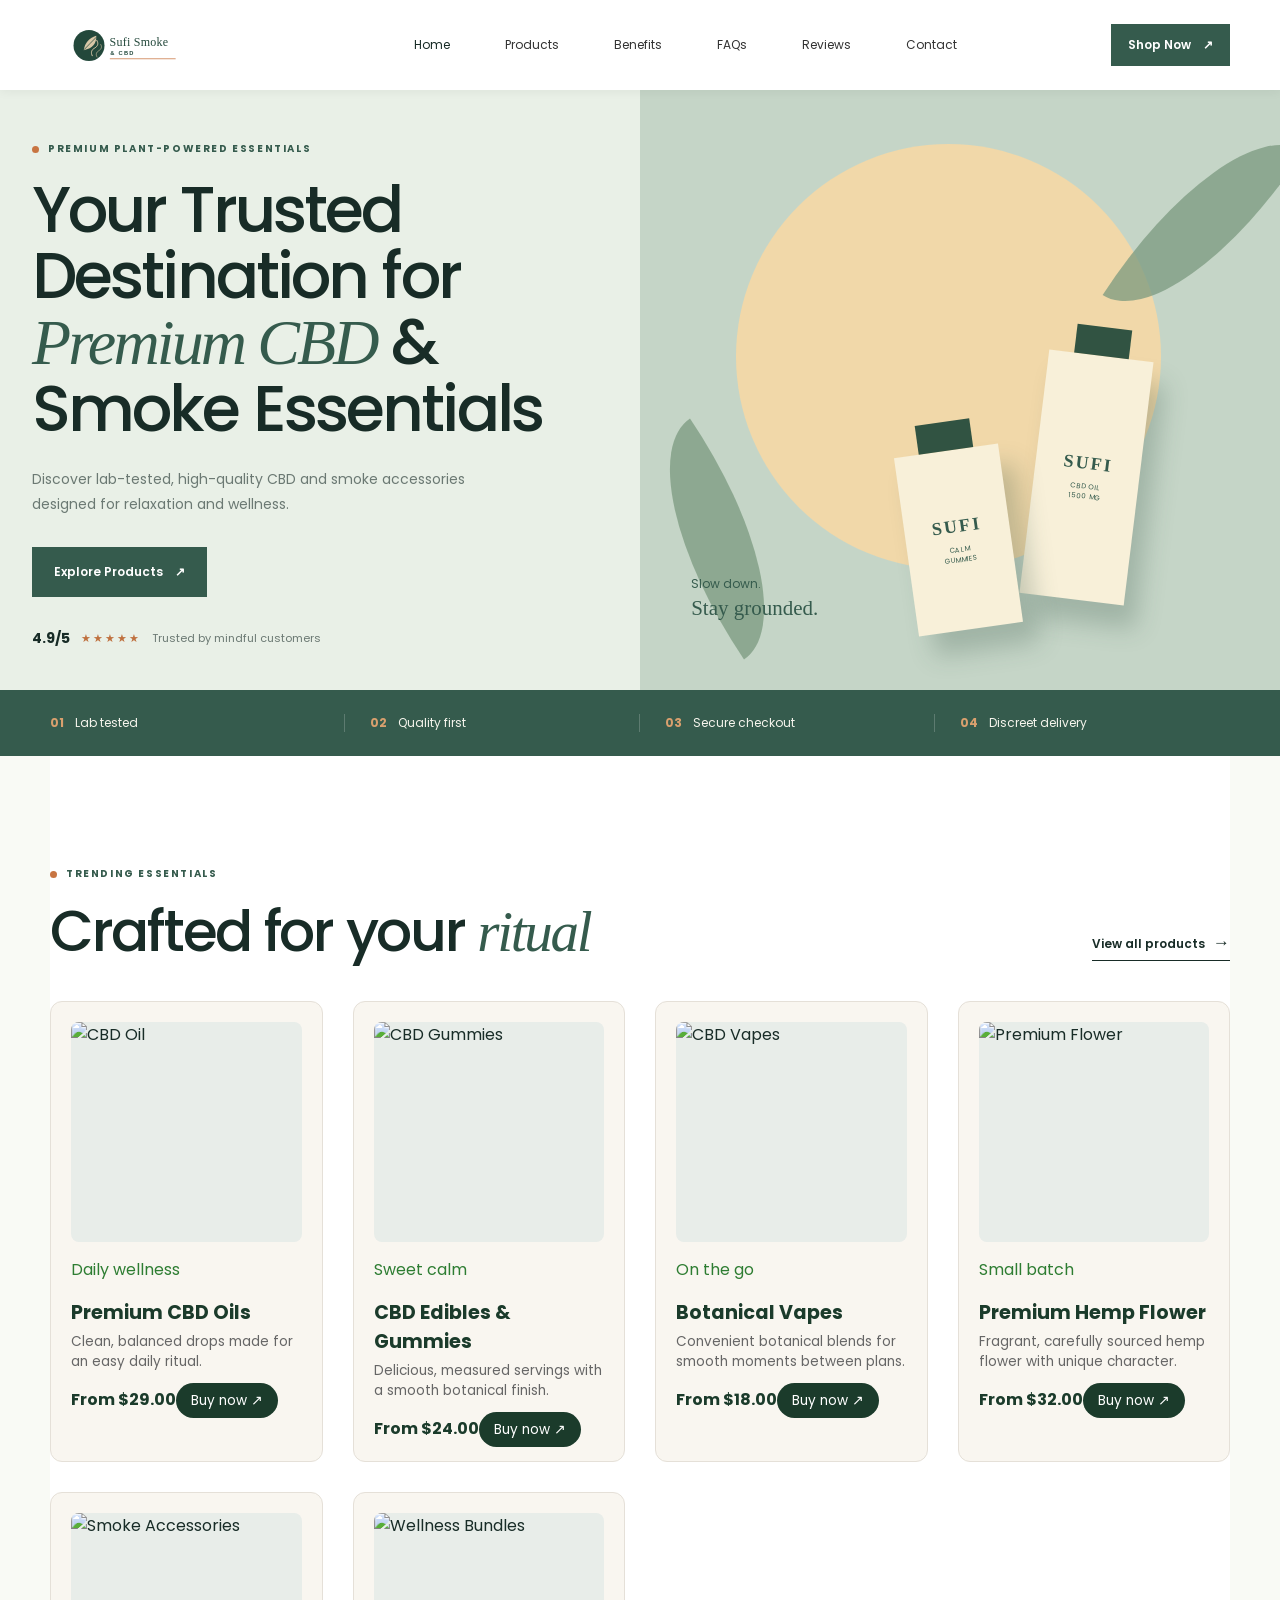
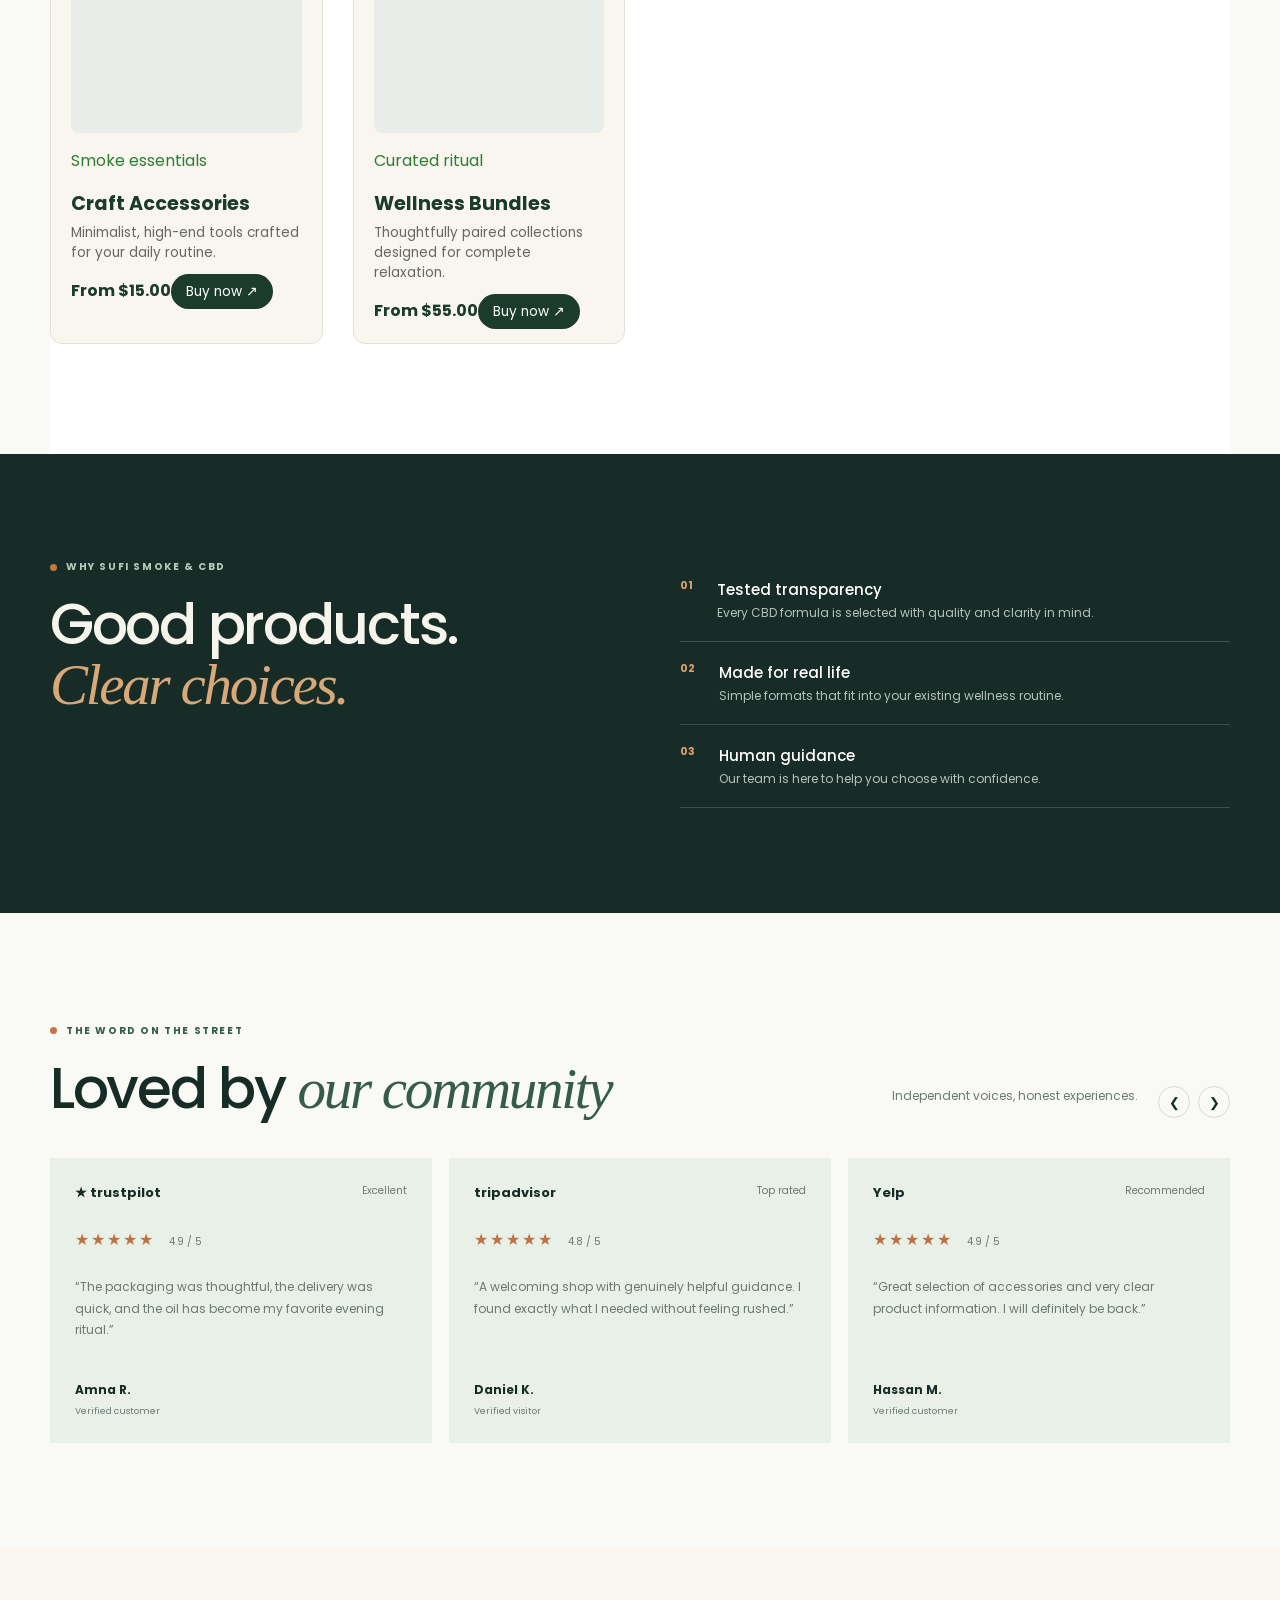
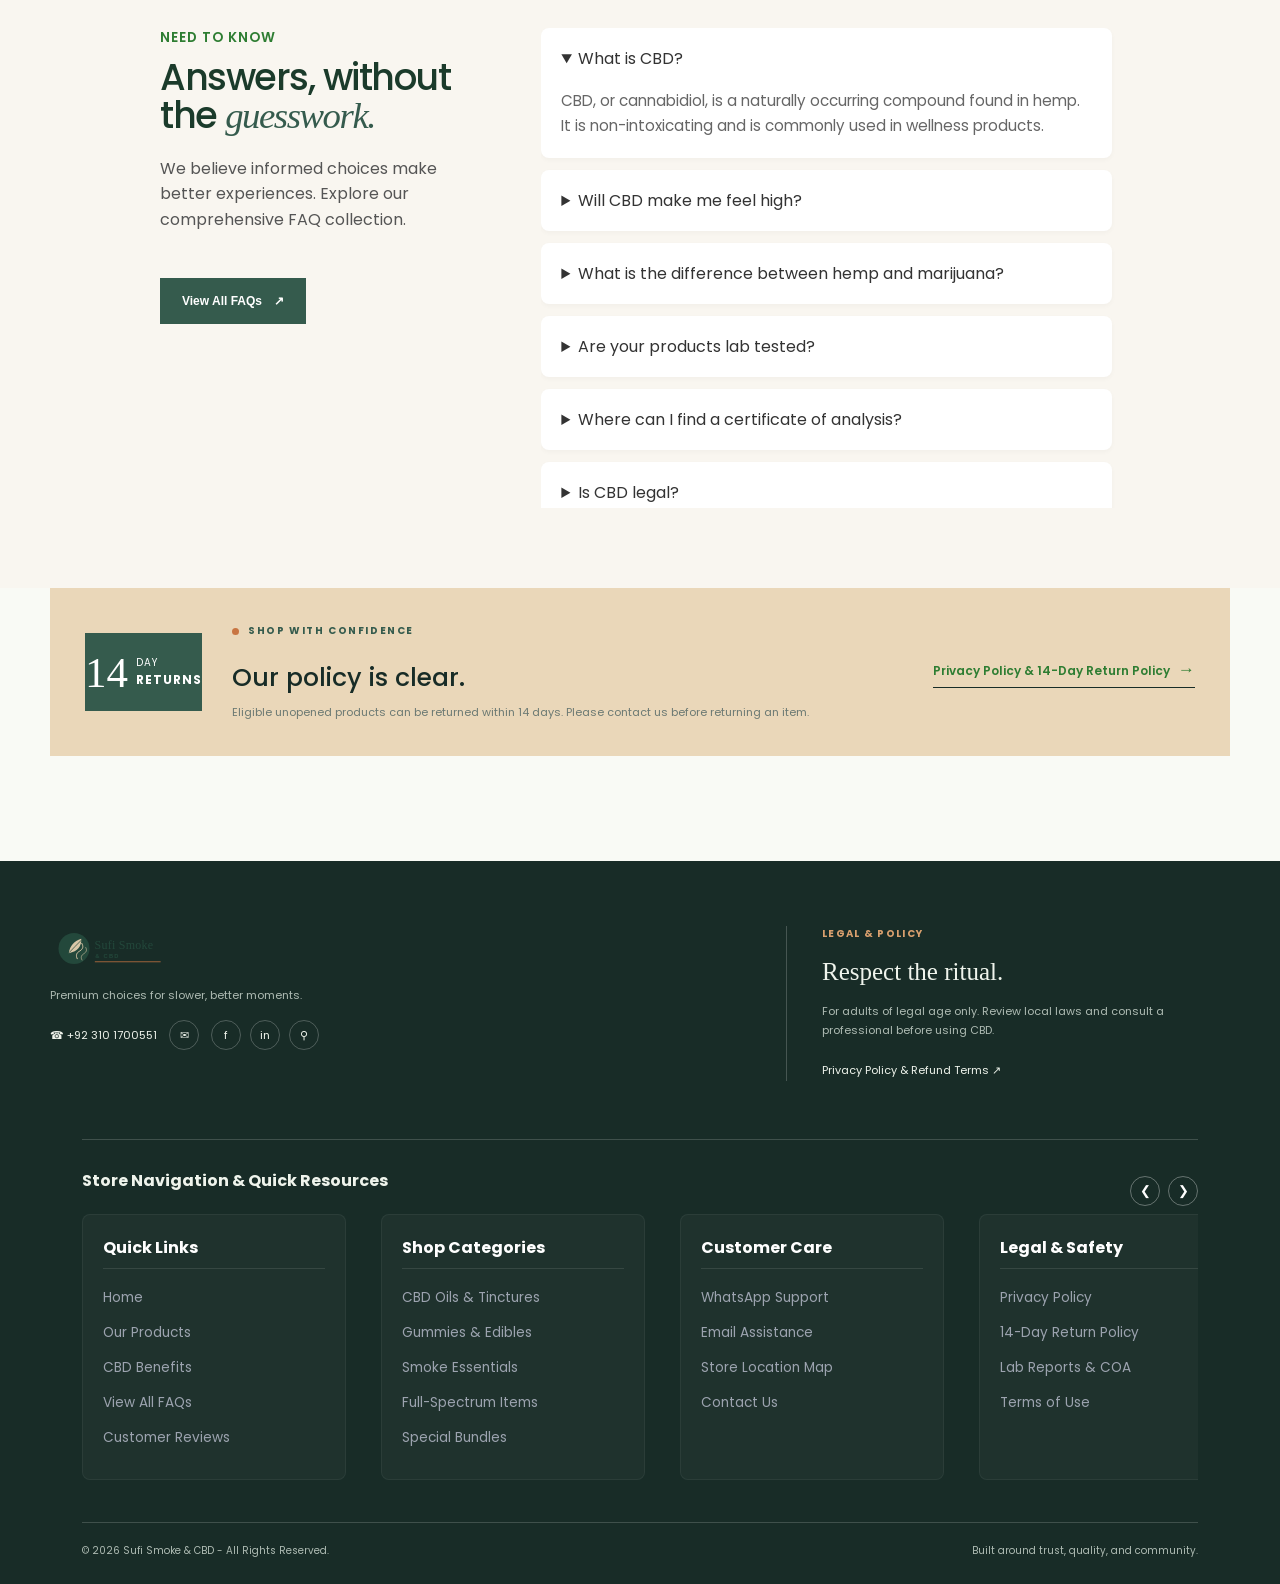
==== index1.html @ e7164280 "Add files via upload" ====
<!doctype html>
<html lang="en">
<head>
  <meta charset="UTF-8">
  <meta name="viewport" content="width=device-width, initial-scale=1.0">
  <meta name="description" content="Sufi Smoke & CBD offers premium, lab-tested CBD and smoke essentials.">
  <title>Sufi Smoke &amp; CBD | Premium CBD &amp; Smoke Essentials</title>
  <link rel="preconnect" href="https://fonts.googleapis.com">
  <link rel="preconnect" href="https://fonts.gstatic.com" crossorigin>
  <link href="https://fonts.googleapis.com/css2?family=Poppins:wght@400;500;600;700&display=swap" rel="stylesheet">
  <link rel="stylesheet" href="https://cdnjs.cloudflare.com/ajax/libs/font-awesome/6.4.0/css/all.min.css">
  <link rel="stylesheet" href="style.css">
</head>
<body>
  <header class="site-header"><div class="navbar container">
    <div class="logo-container">
      <a class="brand" href="#home" aria-label="Sufi Smoke and CBD home">
        <img src="logo.svg" alt="Sufi Smoke &amp; CBD Logo" class="site-logo">
      </a>
    </div>
    <button class="menu-toggle" type="button" aria-expanded="false" aria-controls="primary-menu" aria-label="Open navigation menu"><span></span><span></span><span></span></button>
    <nav class="nav-menu" id="primary-menu" aria-label="Primary navigation"><a class="nav-link active" href="#home">Home</a><a class="nav-link" href="#products">Products</a><a class="nav-link" href="#benefits">Benefits</a><a class="nav-link" href="#faqs">FAQs</a><a class="nav-link" href="#reviews">Reviews</a><a class="nav-link" href="#contact">Contact</a></nav>
    <a href="#products" class="button button-small cta-btn">Shop Now <span aria-hidden="true">&#8599;</span></a>
  </div></header>
  <main>
    <section class="hero" id="home"><div class="hero-copy container"><p class="eyebrow"><span></span> Premium plant-powered essentials</p><h1>Your Trusted Destination for <em>Premium CBD</em> &amp; Smoke Essentials</h1><p class="lead">Discover lab-tested, high-quality CBD and smoke accessories designed for relaxation and wellness.</p><a class="button" href="#products">Explore Products <span aria-hidden="true">&#8599;</span></a><div class="hero-proof"><strong>4.9/5</strong><span class="stars" aria-label="Five star rating">&#9733;&#9733;&#9733;&#9733;&#9733;</span><span>Trusted by mindful customers</span></div></div><div class="hero-visual" role="img" aria-label="Stylized CBD oil bottle and botanical leaves"><div class="glow"></div><div class="botanical botanical-one"></div><div class="botanical botanical-two"></div><div class="bottle bottle-tall"><b>SUFI</b><small>CBD OIL<br>1500 MG</small></div><div class="bottle bottle-short"><b>SUFI</b><small>CALM<br>GUMMIES</small></div><p>Slow down.<br><strong>Stay grounded.</strong></p></div></section>
    <section class="standards"><div class="container standards-grid"><span><b>01</b> Lab tested</span><span><b>02</b> Quality first</span><span><b>03</b> Secure checkout</span><span><b>04</b> Discreet delivery</span></div></section>
    <section class="section container products-section" id="products"><div class="section-heading"><div><p class="eyebrow"><span></span> Trending essentials</p><h2>Crafted for your <em>ritual</em></h2></div><a class="text-link" href="#products">View all products <span>&#8594;</span></a></div><div class="product-grid image-product-grid">
      <article class="product-card image-product-card"><div class="product-art image-product-art"><img src="https://images.unsplash.com/photo-1608571423902-eed4a5ad8108?auto=format&amp;fit=crop&amp;w=600&amp;q=80" alt="CBD Oil"></div><p class="product-type">Daily wellness</p><h3>Premium CBD Oils</h3><p>Clean, balanced drops made for an easy daily ritual.</p><div class="product-bottom"><strong>From $29.00</strong><a class="buy-link" href="#contact">Buy now &#8599;</a></div></article>
      <article class="product-card image-product-card"><div class="product-art image-product-art"><img src="https://images.unsplash.com/photo-1608571423902-eed4a5ad8108?auto=format&amp;fit=crop&amp;w=600&amp;q=80" alt="CBD Gummies"></div><p class="product-type">Sweet calm</p><h3>CBD Edibles &amp; Gummies</h3><p>Delicious, measured servings with a smooth botanical finish.</p><div class="product-bottom"><strong>From $24.00</strong><a class="buy-link" href="#contact">Buy now &#8599;</a></div></article>
      <article class="product-card image-product-card"><div class="product-art image-product-art"><img src="https://images.unsplash.com/photo-1541689592655-f5f52825a3b8?auto=format&amp;fit=crop&amp;w=600&amp;q=80" alt="CBD Vapes"></div><p class="product-type">On the go</p><h3>Botanical Vapes</h3><p>Convenient botanical blends for smooth moments between plans.</p><div class="product-bottom"><strong>From $18.00</strong><a class="buy-link" href="#contact">Buy now &#8599;</a></div></article>
      <article class="product-card image-product-card"><div class="product-art image-product-art"><img src="https://images.unsplash.com/photo-1527661591475-527312dd65f5?auto=format&amp;fit=crop&amp;w=600&amp;q=80" alt="Premium Flower"></div><p class="product-type">Small batch</p><h3>Premium Hemp Flower</h3><p>Fragrant, carefully sourced hemp flower with unique character.</p><div class="product-bottom"><strong>From $32.00</strong><a class="buy-link" href="#contact">Buy now &#8599;</a></div></article>
      <article class="product-card image-product-card"><div class="product-art image-product-art"><img src="https://images.unsplash.com/photo-1513519245088-0e12902e5a38?auto=format&amp;fit=crop&amp;w=600&amp;q=80" alt="Smoke Accessories"></div><p class="product-type">Smoke essentials</p><h3>Craft Accessories</h3><p>Minimalist, high-end tools crafted for your daily routine.</p><div class="product-bottom"><strong>From $15.00</strong><a class="buy-link" href="#contact">Buy now &#8599;</a></div></article>
      <article class="product-card image-product-card"><div class="product-art image-product-art"><img src="https://images.unsplash.com/photo-1540555700478-4be289fbecef?auto=format&amp;fit=crop&amp;w=600&amp;q=80" alt="Wellness Bundles"></div><p class="product-type">Curated ritual</p><h3>Wellness Bundles</h3><p>Thoughtfully paired collections designed for complete relaxation.</p><div class="product-bottom"><strong>From $55.00</strong><a class="buy-link" href="#contact">Buy now &#8599;</a></div></article>
    </div></section>
    <section class="benefit-band" id="benefits"><div class="container benefit-layout"><div><p class="eyebrow"><span></span> Why Sufi Smoke &amp; CBD</p><h2>Good products.<br><em>Clear choices.</em></h2></div><div class="benefit-list"><div><b>01</b><p><strong>Tested transparency</strong><br>Every CBD formula is selected with quality and clarity in mind.</p></div><div><b>02</b><p><strong>Made for real life</strong><br>Simple formats that fit into your existing wellness routine.</p></div><div><b>03</b><p><strong>Human guidance</strong><br>Our team is here to help you choose with confidence.</p></div></div></div></section>
    <section class="section container reviews" id="reviews"><div class="section-heading"><div><p class="eyebrow"><span></span> The word on the street</p><h2>Loved by <em>our community</em></h2></div><div class="review-heading-actions"><p class="section-note">Independent voices, honest experiences.</p><div class="review-controls"><button type="button" onclick="moveReviewSlide(-1)" aria-label="Previous reviews">&#10094;</button><button type="button" onclick="moveReviewSlide(1)" aria-label="Next reviews">&#10095;</button></div></div></div><div class="review-grid" id="reviewSlider"><article class="review-card"><div class="review-source"><b>★ trustpilot</b><span>Excellent</span></div><div class="rating">★★★★★ <small>4.9 / 5</small></div><p>“The packaging was thoughtful, the delivery was quick, and the oil has become my favorite evening ritual.”</p><strong>Amna R. <small>Verified customer</small></strong></article><article class="review-card"><div class="review-source"><b>tripadvisor</b><span>Top rated</span></div><div class="rating">★★★★★ <small>4.8 / 5</small></div><p>“A welcoming shop with genuinely helpful guidance. I found exactly what I needed without feeling rushed.”</p><strong>Daniel K. <small>Verified visitor</small></strong></article><article class="review-card"><div class="review-source"><b>Yelp</b><span>Recommended</span></div><div class="rating">★★★★★ <small>4.9 / 5</small></div><p>“Great selection of accessories and very clear product information. I will definitely be back.”</p><strong>Hassan M. <small>Verified customer</small></strong></article><article class="review-card"><div class="review-source"><b>★ trustpilot</b><span>Excellent</span></div><div class="rating">★★★★★ <small>4.8 / 5</small></div><p>“Fast shipping and a clean, carefully labeled product. The whole experience felt trustworthy.”</p><strong>Layla S. <small>Verified customer</small></strong></article><article class="review-card"><div class="review-source"><b>tripadvisor</b><span>Top rated</span></div><div class="rating">★★★★★ <small>4.9 / 5</small></div><p>“The team answered every question clearly and helped me find a simple starting point.”</p><strong>Omar H. <small>Verified visitor</small></strong></article><article class="review-card"><div class="review-source"><b>Yelp</b><span>Recommended</span></div><div class="rating">★★★★★ <small>4.7 / 5</small></div><p>“Excellent selection and thoughtful service. The accessories are especially well curated.”</p><strong>Sarah K. <small>Verified customer</small></strong></article><article class="review-card"><div class="review-source"><b>★ trustpilot</b><span>Excellent</span></div><div class="rating">★★★★★ <small>4.9 / 5</small></div><p>“A beautiful presentation and clear information made ordering very easy.”</p><strong>Bilal A. <small>Verified customer</small></strong></article><article class="review-card"><div class="review-source"><b>tripadvisor</b><span>Top rated</span></div><div class="rating">★★★★★ <small>4.8 / 5</small></div><p>“Friendly, calm, and professional. I appreciated the discreet packaging.”</p><strong>Nadia F. <small>Verified visitor</small></strong></article><article class="review-card"><div class="review-source"><b>Yelp</b><span>Recommended</span></div><div class="rating">★★★★★ <small>4.9 / 5</small></div><p>“The product range is focused and the checkout process was straightforward.”</p><strong>Usman R. <small>Verified customer</small></strong></article><article class="review-card"><div class="review-source"><b>★ trustpilot</b><span>Excellent</span></div><div class="rating">★★★★★ <small>4.8 / 5</small></div><p>“Everything arrived exactly as described. I will be returning for another order.”</p><strong>Hira M. <small>Verified customer</small></strong></article><article class="review-card"><div class="review-source"><b>tripadvisor</b><span>Top rated</span></div><div class="rating">★★★★★ <small>4.9 / 5</small></div><p>“A helpful local shop with a relaxed atmosphere and quality essentials.”</p><strong>David P. <small>Verified visitor</small></strong></article><article class="review-card"><div class="review-source"><b>Yelp</b><span>Recommended</span></div><div class="rating">★★★★★ <small>4.8 / 5</small></div><p>“Great communication from order to delivery, with no unnecessary fuss.”</p><strong>Maryam T. <small>Verified customer</small></strong></article><article class="review-card"><div class="review-source"><b>★ trustpilot</b><span>Excellent</span></div><div class="rating">★★★★★ <small>4.9 / 5</small></div><p>“The lab-tested approach and clear labels gave me real confidence.”</p><strong>Hamza N. <small>Verified customer</small></strong></article><article class="review-card"><div class="review-source"><b>tripadvisor</b><span>Top rated</span></div><div class="rating">★★★★★ <small>4.7 / 5</small></div><p>“A polished shopping experience with genuinely considerate support.”</p><strong>Grace W. <small>Verified visitor</small></strong></article><article class="review-card"><div class="review-source"><b>Yelp</b><span>Recommended</span></div><div class="rating">★★★★★ <small>4.9 / 5</small></div><p>“The quality and presentation exceeded expectations. Highly recommended.”</p><strong>Farah Z. <small>Verified customer</small></strong></article></div></section>
    <section class="faq-section faq-trigger-section" id="faqs"><div class="container faq-layout"><div class="faq-intro faq-header-side"><span class="sub-badge">NEED TO KNOW</span><h2>Answers, without the <i>guesswork.</i></h2><p>We believe informed choices make better experiences. Explore our comprehensive FAQ collection.</p><button class="button faq-modal-trigger" type="button" onclick="openFaqModal()">View All FAQs <span>&#8599;</span></button></div><div class="faq-list">
      <details open><summary>What is CBD?</summary><p>CBD, or cannabidiol, is a naturally occurring compound found in hemp. It is non-intoxicating and is commonly used in wellness products.</p></details>
      <details><summary>Will CBD make me feel high?</summary><p>CBD itself is not intoxicating. Product effects vary by person, formula, serving size, and whether a product contains trace THC.</p></details>
      <details><summary>What is the difference between hemp and marijuana?</summary><p>Both are cannabis plants, but hemp is defined by its low THC content. Marijuana generally refers to cannabis bred with higher THC levels.</p></details>
      <details><summary>Are your products lab tested?</summary><p>Yes. We prioritize products supported by current third-party laboratory reports and clear ingredient information.</p></details>
      <details><summary>Where can I find a certificate of analysis?</summary><p>Ask our support team for the latest certificate of analysis for a specific batch or product before purchase.</p></details>
      <details><summary>Is CBD legal?</summary><p>Laws differ by country, state, and product type. Customers are responsible for understanding the rules that apply where they live.</p></details>
      <details><summary>Can I travel with CBD?</summary><p>Travel rules vary widely, especially across borders. Check the laws of every destination and transit location before traveling.</p></details>
      <details><summary>Do your products contain THC?</summary><p>Ingredients differ by item. Review each product label and its laboratory report for THC information before ordering.</p></details>
      <details><summary>Are CBD products safe?</summary><p>Many adults tolerate CBD well, but no product is risk-free. Speak with a qualified healthcare professional about personal suitability.</p></details>
      <details><summary>Can CBD interact with medication?</summary><p>CBD may interact with some medicines. Consult your doctor or pharmacist before use if you take prescription or over-the-counter medication.</p></details>
      <details><summary>Who should avoid CBD?</summary><p>People who are pregnant, breastfeeding, under the legal purchase age, or managing a medical condition should seek professional advice first.</p></details>
      <details><summary>How old do I need to be to shop?</summary><p>You must meet the legal age requirement where you live. We may request age verification for regulated products.</p></details>
      <details><summary>How much CBD should I take?</summary><p>Start with the smallest serving suggested on the label, observe your response, and do not exceed the recommended amount.</p></details>
      <details><summary>How often can I use CBD?</summary><p>Follow the product label and your healthcare provider's guidance. Keep a simple record of your serving and response.</p></details>
      <details><summary>How long does CBD take to work?</summary><p>Timing depends on the product format, serving, metabolism, and whether it is taken with food. Individual experiences vary.</p></details>
      <details><summary>How long do CBD effects last?</summary><p>Duration varies based on the product, serving, metabolism, and personal factors. Avoid combining products without understanding total intake.</p></details>
      <details><summary>Should I take CBD with food?</summary><p>Some products are best taken as directed on their label. A consistent routine makes it easier to understand your own response.</p></details>
      <details><summary>Can I use CBD in the morning?</summary><p>Many adults include CBD in morning or evening routines. Choose a format and serving that suits your schedule and needs.</p></details>
      <details><summary>Can CBD help me sleep?</summary><p>Some people use CBD as part of an evening routine, but we do not make medical claims. Discuss persistent sleep concerns with a clinician.</p></details>
      <details><summary>Can CBD help with stress?</summary><p>CBD is used by some adults for general wellness. It is not a treatment for anxiety or any medical condition.</p></details>
      <details><summary>What are common side effects?</summary><p>Some people report tiredness, digestive changes, or changes in appetite. Stop use and seek advice if you experience concerning symptoms.</p></details>
      <details><summary>What should I do if I take too much?</summary><p>Stop using the product, monitor how you feel, and contact a healthcare professional or poison information service if symptoms concern you.</p></details>
      <details><summary>Are CBD gummies vegan?</summary><p>Check the individual product page because ingredients vary. Dietary, allergen, and certification details should be reviewed before purchase.</p></details>
      <details><summary>Are your products gluten-free?</summary><p>Some products may be gluten-free, but customers should confirm the current ingredient and allergen statement for each item.</p></details>
      <details><summary>Do you offer vegan options?</summary><p>Yes, selected products may suit vegan customers. Review each label and contact us if you need help finding a suitable item.</p></details>
      <details><summary>What is full-spectrum CBD?</summary><p>Full-spectrum extracts contain multiple naturally occurring hemp compounds and may include legally permitted trace THC.</p></details>
      <details><summary>What is broad-spectrum CBD?</summary><p>Broad-spectrum products contain multiple hemp compounds and are typically formulated without detectable THC, subject to testing.</p></details>
      <details><summary>What is CBD isolate?</summary><p>CBD isolate is a purified form of CBD without the other naturally occurring hemp compounds.</p></details>
      <details><summary>What does “entourage effect” mean?</summary><p>It is a theory that hemp compounds may work together. Research is ongoing, so we avoid promising a specific outcome.</p></details>
      <details><summary>How should I store CBD oil?</summary><p>Keep it sealed in a cool, dry place away from direct sunlight, heat, moisture, children, and pets.</p></details>
      <details><summary>How long do CBD products last?</summary><p>Check the printed best-before date and storage instructions. Do not use products that look, smell, or taste unusual.</p></details>
      <details><summary>Can children use CBD?</summary><p>Our products are intended for adults. Never give CBD to a child without direct guidance from a qualified healthcare professional.</p></details>
      <details><summary>Can pets use CBD?</summary><p>Human products are not automatically suitable for animals. Ask a veterinarian before giving any hemp product to a pet.</p></details>
      <details><summary>Do you sell nicotine or tobacco products?</summary><p>Our available inventory and local rules may change. Contact the shop for current smoke-accessory and regulated-product information.</p></details>
      <details><summary>Do you sell THC products?</summary><p>Product availability depends on local licensing and applicable law. We only offer items permitted under the rules governing our store.</p></details>
      <details><summary>How quickly do you ship?</summary><p>Orders are usually processed during business days. Delivery timing depends on destination, carrier conditions, and any required verification.</p></details>
      <details><summary>Do you offer discreet shipping?</summary><p>We aim to ship orders in plain, secure packaging without unnecessary product details on the outside.</p></details>
      <details><summary>How can I track my order?</summary><p>When tracking is available, we send the carrier information to the email or phone number provided at checkout.</p></details>
      <details><summary>Do you ship internationally?</summary><p>International shipping depends on product restrictions and destination law. Confirm eligibility before placing an order.</p></details>
      <details><summary>Can I change or cancel my order?</summary><p>Contact us as soon as possible. We can only change or cancel orders that have not entered fulfillment.</p></details>
      <details><summary>What is your return policy?</summary><p>Eligible unopened items may be returned within 14 days. See the policy notice below and contact support before sending anything back.</p></details>
      <details><summary>How do refunds work?</summary><p>Approved refunds are issued to the original payment method after the returned item is received and reviewed.</p></details>
      <details><summary>What if my order arrives damaged?</summary><p>Photograph the package and contact us promptly with your order details so we can review the issue with you.</p></details>
      <details><summary>Can I return an opened CBD product?</summary><p>For safety and hygiene reasons, opened consumable products are generally not eligible for return unless required by applicable law.</p></details>
      <details><summary>Do you accept wholesale orders?</summary><p>Wholesale availability depends on inventory and verification. Contact us with your business details and requested products.</p></details>
      <details><summary>How do I contact customer support?</summary><p>Message us on WhatsApp at +923101700551 or use the email icon in the footer for written support.</p></details>
      <details><summary>Can I visit the store in person?</summary><p>Use the map-pin link in the footer for the current location. Confirm opening hours before making a special trip.</p></details>
      <details><summary>Do you offer product recommendations?</summary><p>Yes. Tell us your preferred format, experience level, and goals, and we can explain available options without making medical claims.</p></details>
      <details><summary>Do you provide medical advice?</summary><p>No. Our information is educational and does not replace diagnosis, treatment, or advice from a qualified healthcare professional.</p></details>
      <details><summary>How do I report a product concern?</summary><p>Contact support with the product name, batch details, order number, and a clear description so we can investigate responsibly.</p></details>
    </div></div></section>
    <section class="policy-strip container"><div class="policy-badge"><b>14</b><span>DAY<br><strong>RETURNS</strong></span></div><div><p class="eyebrow"><span></span> Shop with confidence</p><h2>Our policy is clear.</h2><p>Eligible unopened products can be returned within 14 days. Please contact us before returning an item.</p></div><a class="text-link policy-links" href="#policyModal" onclick="openPolicyModal(); return false;">Privacy Policy &amp; 14-Day Return Policy <span>&#8594;</span></a></section>
    <div id="policyModal" class="modal-overlay" role="dialog" aria-modal="true" aria-labelledby="policyModalTitle" aria-hidden="true"><div class="modal-content"><button class="close-btn" type="button" onclick="closePolicyModal()" aria-label="Close policy modal">&times;</button><div class="policy-scroll-area"><h2 id="policyModalTitle">Clear policies, better service</h2><h3>Privacy Policy</h3><p><strong>Last updated: September 2026</strong></p><p>At Sufi Smoke &amp; CBD, one of our main priorities is the privacy of our visitors. This Privacy Policy explains what information we collect, how we use it, and the choices available to you.</p><h4>1. Information We Collect</h4><p>When you visit or make a purchase, we may collect your name, email address, shipping address, phone number, order details, and information you choose to provide when contacting us.</p><h4>2. How We Use Your Information</h4><ul><li>To process and fulfill orders for CBD and smoke essentials.</li><li>To communicate with you via WhatsApp, phone, or email regarding updates, support, or inquiries.</li><li>To improve website functionality, user experience, and transaction security.</li></ul><h4>3. Security of Your Data</h4><p>We use reasonable security measures to protect personal information. Your data is kept confidential and is not sold or shared with unauthorized third parties.</p><hr><h3>14-Day Return &amp; Refund Policy</h3><p>We want you to be satisfied with your purchase from Sufi Smoke &amp; CBD.</p><h4>1. Eligibility for Returns</h4><p>Our policy lasts 14 days. If 14 days have passed since your purchase, we cannot offer a refund or exchange. To be eligible, an item must be unused, unopened, in its original condition, and include its original packaging.</p><h4>2. Refunds Process</h4><p>Once your return is received and inspected, we will notify you by email or WhatsApp. If approved, your refund will be processed to the original payment method within the applicable processing period.</p><h4>3. Contact Us</h4><p>For questions, contact us via WhatsApp at +923101700551 or email syedfayyazhussain921@gmail.com.</p></div></div></div>
  </main>
  <footer class="site-footer" id="contact">
    <div class="container footer-top-grid">
      <div class="footer-col brand-col"><div class="footer-logo"><img src="logo.svg" alt="Sufi Smoke &amp; CBD" class="site-logo"></div><p>Premium choices for slower, better moments.</p><div class="footer-contacts"><a href="https://wa.me/923101700551" target="_blank" rel="noopener">&#9742; +92 310 1700551</a><a href="mailto:syedfayyazhussain921@gmail.com" title="Email Us" class="footer-icon-link" aria-label="Email us">&#9993;</a><div class="footer-social-icons"><a href="https://www.facebook.com/syed.fayaz.husain.2025" target="_blank" rel="noopener" title="Facebook" aria-label="Facebook">f</a><a href="https://www.linkedin.com/in/syedfayazhusain" target="_blank" rel="noopener" title="LinkedIn" aria-label="LinkedIn">in</a><a href="https://maps.app.goo.gl/8WRPh6EqngQo9nLq8" target="_blank" rel="noopener" title="Location Map" aria-label="Location map">&#9906;</a></div></div></div>
      <div class="footer-col legal-col"><h4>LEGAL &amp; POLICY</h4><h3>Respect the ritual.</h3><p>For adults of legal age only. Review local laws and consult a professional before using CBD.</p><a href="#policyModal" onclick="openPolicyModal(); return false;" class="policy-trigger-link">Privacy Policy &amp; Refund Terms &nearr;</a></div>
    </div>
    <div class="container footer-secretariat-section"><div class="slider-header-wrap"><h4>Official CBD Secretariat footer links &amp; Resources</h4><div class="slider-nav-btns"><button class="slide-btn" type="button" onclick="moveFooterSlide(-1)" aria-label="Previous footer links">&#10094;</button><button class="slide-btn" type="button" onclick="moveFooterSlide(1)" aria-label="Next footer links">&#10095;</button></div></div><div class="secretariat-links-grid footer-slider-container" id="footerSlider"><div class="sec-col"><h5>Explore</h5><ul><li><a href="#home">Quick Links</a></li><li><a href="#benefits">Access and Benefit-Sharing Clearing-House</a></li><li><a href="#benefits">Biosafety Clearing-House</a></li><li><a href="#benefits">Clearing-House Mechanism</a></li><li><a href="#benefits">Online Reporting Tool</a></li><li><a href="#contact">Contributions</a></li><li><a href="#contact">Country Profiles</a></li><li><a href="#reviews">Meetings and Events</a></li><li><a href="#faqs">National Biodiversity Strategies and Action Plans (NBSAPs)</a></li><li><a href="#contact">National Focal Points</a></li></ul></div><div class="sec-col"><h5>Resources</h5><ul><li><a href="#contact">National Reports</a></li><li><a href="#reviews">News Headlines</a></li><li><a href="#contact">Notifications</a></li><li><a href="#contact">Parties</a></li><li><a href="#products">Publications</a></li><li><a href="#benefits">Topics</a></li><li><a href="#contact">Business</a></li><li><a href="#contact">Women, Youth and other Stakeholders</a></li><li><a href="#benefits">Climate Change</a></li></ul></div><div class="sec-col"><h5>Information</h5><ul><li><a href="#benefits">Poverty Reduction</a></li><li><a href="#benefits">Food</a></li><li><a href="#benefits">Water</a></li><li><a href="#benefits">Indigenous Peoples and Local Communities</a></li><li><a href="#contact">Information</a></li><li><a href="#contact">Contact us</a></li><li><a href="#contact">Employment Opportunities</a></li><li><a href="#contact">Terms of Use</a></li><li><a href="#policyModal" onclick="openPolicyModal(); return false;">Privacy Policy</a></li><li><a href="#contact">Credits</a></li></ul></div></div>
    <div class="container footer-store-slider footer-secretariat-section"><div class="slider-header-wrap"><h4>Store Navigation &amp; Quick Resources</h4><div class="slider-nav-btns"><button type="button" onclick="moveFooterSlide(-1)" class="slide-btn" aria-label="Previous store links">&#10094;</button><button type="button" onclick="moveFooterSlide(1)" class="slide-btn" aria-label="Next store links">&#10095;</button></div></div><div class="footer-slider-container" id="storeFooterSlider"><div class="footer-slide-card"><h5>Quick Links</h5><ul><li><a href="#home">Home</a></li><li><a href="#products">Our Products</a></li><li><a href="#benefits">CBD Benefits</a></li><li><a href="#faqs" onclick="openFaqModal(); return false;">View All FAQs</a></li><li><a href="#reviews">Customer Reviews</a></li></ul></div><div class="footer-slide-card"><h5>Shop Categories</h5><ul><li><a href="#products">CBD Oils &amp; Tinctures</a></li><li><a href="#products">Gummies &amp; Edibles</a></li><li><a href="#products">Smoke Essentials</a></li><li><a href="#products">Full-Spectrum Items</a></li><li><a href="#products">Special Bundles</a></li></ul></div><div class="footer-slide-card"><h5>Customer Care</h5><ul><li><a href="https://wa.me/923101700551" target="_blank" rel="noopener">WhatsApp Support</a></li><li><a href="mailto:syedfayyazhussain921@gmail.com">Email Assistance</a></li><li><a href="https://maps.app.goo.gl/8WRPh6EqngQo9nLq8" target="_blank" rel="noopener">Store Location Map</a></li><li><a href="#contact">Contact Us</a></li></ul></div><div class="footer-slide-card"><h5>Legal &amp; Safety</h5><ul><li><a href="#policyModal" onclick="openPolicyModal(); return false;">Privacy Policy</a></li><li><a href="#policyModal" onclick="openPolicyModal(); return false;">14-Day Return Policy</a></li><li><a href="#contact">Lab Reports &amp; COA</a></li><li><a href="#contact">Terms of Use</a></li></ul></div><div class="footer-slide-card"><h5>About Sufi Smoke</h5><ul><li><a href="#benefits">Our Story &amp; Mission</a></li><li><a href="#benefits">Quality Pledge</a></li><li><a href="#benefits">Community &amp; Rituals</a></li><li><a href="#contact">Employment &amp; Careers</a></li></ul></div></div></div>
    <div class="container footer-bottom-bar"><p>© 2026 Sufi Smoke &amp; CBD - All Rights Reserved.</p><p>Built around trust, quality, and community.</p></div>
  </footer><div id="faqModal" class="modal-overlay" role="dialog" aria-modal="true" aria-labelledby="faqModalTitle" aria-hidden="true"><div class="modal-content faq-modal-content"><button class="close-btn" type="button" onclick="closeFaqModal()" aria-label="Close FAQ modal">&times;</button><div class="policy-scroll-area"><h2 id="faqModalTitle">Frequently Asked Questions</h2><div class="faq-modal-list"></div></div></div></div><script src="script.js"></script>
</body>
</html>
---- style.css ----
/* Header logo sizing and graceful fallback for a not-yet-added logo asset. */
.logo-container { align-items: center; display: flex; }
.site-logo { display: block; height: auto; max-height: 48px; max-width: 210px; object-fit: contain; width: auto; }
.site-logo[hidden] { display: none; }
.products-section { background: #fff; margin-top: 60px; padding-left: 10%; padding-right: 10%; }
.image-product-grid { gap: 30px; grid-template-columns: repeat(auto-fit, minmax(260px, 1fr)); }
.image-product-card { background: #f9f6f0; border: 1px solid #e5e0d8; border-radius: 12px; overflow: hidden; padding: 20px; }
.image-product-art { background: #e8ede9; border-radius: 8px; height: 220px; margin-bottom: 15px; overflow: hidden; padding: 0; }
.image-product-art img { display: block; height: 100%; object-fit: cover; width: 100%; }
.image-product-card .product-type { color: #2e7d32; }
.image-product-card h3 { color: #1b3b2b; font-size: 1.2rem; margin: 5px 0; }
.image-product-card > p:not(.product-type) { color: #666; font-size: .85rem; margin-bottom: 15px; }
.image-product-card .product-bottom { border: 0; margin-top: 0; padding-top: 0; }
.image-product-card .product-bottom strong { color: #1b3b2b; }
.image-product-card .buy-link { background: #1b3b2b; border-radius: 20px; color: #fff; font-size: .85rem; padding: 8px 15px; }
section#products.products-section { margin-top: 60px; }
.logo-container { align-items: center; display: flex; height: 50px; }
.site-logo { max-height: 100%; object-fit: contain; width: auto; }
.footer-logo { align-items: center; display: flex; gap: 12px; margin-bottom: 15px; }
.footer-logo img { height: 45px; object-fit: contain; width: auto; }
.site-header .logo-container { height: 50px; }
.site-footer .footer-logo img { height: 45px; max-height: 45px; }
header.site-header { background-color: #fff; box-shadow: 0 2px 10px rgba(0, 0, 0, .05); box-sizing: border-box; padding: 15px 50px; position: fixed; top: 0; width: 100%; z-index: 1000; }
header.site-header .logo-container { height: 45px; }
header.site-header .site-logo { display: block; height: 45px; max-width: 210px; object-fit: contain; width: 210px; }
.review-heading-actions { align-items: center; display: flex; gap: 20px; }
.review-controls { display: flex; gap: 8px; }
.review-controls button { align-items: center; background: transparent; border: 1px solid var(--line); border-radius: 50%; color: var(--ink); cursor: pointer; display: inline-flex; height: 32px; justify-content: center; width: 32px; }
.review-controls button:hover { background: var(--green); border-color: var(--green); color: #fff; }
.review-grid { display: flex !important; gap: 17px; overflow-x: auto; scroll-behavior: smooth; scrollbar-width: none; }
.review-grid::-webkit-scrollbar { display: none; }
.review-grid .review-card { flex: 0 0 calc((100% - 34px) / 3); }
section.faq-section.faq-trigger-section .faq-layout { align-items: start; display: flex !important; gap: 55px; text-align: left; }
section.faq-section.faq-trigger-section .faq-header-side { flex: 0 0 34%; margin: 0; max-width: 420px; }
section.faq-section.faq-trigger-section .faq-list { display: block !important; flex: 1; max-height: 480px; overflow-y: auto; padding-right: 8px; }
@media (max-width: 800px) { .review-heading-actions { align-items: flex-start; justify-content: space-between; margin-top: 22px; } .review-grid .review-card { flex-basis: 82%; } section.faq-section.faq-trigger-section .faq-layout { display: block !important; } section.faq-section.faq-trigger-section .faq-header-side { margin: 0 auto 35px; max-width: 720px; text-align: center; } section.faq-section.faq-trigger-section .faq-list { max-height: 430px; padding-right: 0; } }
.modal-overlay { align-items: center; background-color: rgba(0, 0, 0, .6); backdrop-filter: blur(3px); display: none; inset: 0; justify-content: center; position: fixed; z-index: 2000; }
.modal-overlay.is-open { display: flex; }
.modal-content { background-color: #fff; border-radius: 12px; box-shadow: 0 5px 20px rgba(0, 0, 0, .2); display: flex; flex-direction: column; max-height: 80vh; max-width: 650px; padding: 30px; position: relative; width: 90%; }
.policy-scroll-area { overflow-y: auto; padding-right: 10px; }
.policy-scroll-area h2 { color: #1b3b2b; font-size: 1.5rem; margin-bottom: 15px; }
.policy-scroll-area h3 { color: #2e7d32; font-size: 1.2rem; margin-top: 20px; }
.policy-scroll-area h4 { color: #333; font-size: 1rem; margin-bottom: 5px; margin-top: 15px; }
.policy-scroll-area p, .policy-scroll-area li { color: #555; font-size: .9rem; line-height: 1.6; }
.policy-scroll-area ul { margin: 5px 0; padding-left: 20px; }
.policy-scroll-area hr { border: 0; border-top: 1px solid #eee; margin: 20px 0; }
.close-btn { background: transparent; border: 0; color: #aaa; cursor: pointer; font-size: 28px; font-weight: 700; line-height: 1; padding: 0; position: absolute; right: 20px; top: 15px; transition: color .2s; z-index: 1; }
.close-btn:hover { color: #000; }
.policy-links { color: #2e7d32; cursor: pointer; font-weight: 500; }
.policy-links:hover { text-decoration: underline; }
.footer-top-grid { display: grid; gap: 70px; grid-template-columns: 1.2fr .8fr; padding-bottom: 58px; }
.footer-logo { align-items: center; display: flex; gap: 12px; font-size: 16px; }
.footer-logo .site-logo { max-height: 42px; max-width: 180px; }
.footer-logo .site-logo[hidden] { display: none; }
.footer-logo .site-logo[hidden] + span::before { align-items: center; background: var(--orange); border-radius: 50%; color: #fff; content: "S"; display: inline-flex; font-family: Georgia, serif; font-size: 20px; height: 34px; justify-content: center; margin-right: 10px; width: 34px; }
.footer-col > p { color: #aebbb3; font-size: 11px; margin: 16px 0; }
.footer-contacts { align-items: center; display: flex; flex-wrap: wrap; gap: 12px; }
.footer-contacts > a:first-child { color: #eff4ec; font-size: 11px; }
.footer-icon-link, .footer-social-icons a { align-items: center; border: 1px solid #ffffff3b; border-radius: 50%; display: inline-flex; font-size: 11px; height: 30px; justify-content: center; min-width: 30px; }
.footer-social-icons { display: flex; gap: 9px; }
.footer-icon-link:hover, .footer-social-icons a:hover { border-color: #d9a06e; color: #d9a06e; }
.legal-col { border-left: 1px solid #ffffff33; padding-left: 35px; }
.legal-col h4, .footer-secretariat-section > h4 { color: #d9a06e; font-size: 10px; letter-spacing: .13em; margin: 0 0 16px; }
.legal-col h3 { font-family: Georgia, serif; font-size: 25px; font-weight: 400; margin-bottom: 8px; }
.legal-col p { color: #aebbb3; font-size: 11px; line-height: 1.7; }
.policy-trigger-link { font-size: 11px; }
.footer-secretariat-section { border-top: 1px solid #ffffff2b; padding-bottom: 42px; padding-top: 28px; }
.secretariat-links-grid { display: grid; gap: 35px; grid-template-columns: 1.2fr 1fr 1fr; }
.sec-col h5 { font-size: 11px; margin: 0 0 12px; }
.sec-col ul { list-style: none; margin: 0; padding: 0; }
.sec-col a { color: #aebbb3; display: block; font-size: 10px; line-height: 1.9; }
.sec-col a:hover { color: #fff; }
.footer-bottom-bar { border-top: 1px solid #ffffff2b; color: #aebbb3; display: flex; font-size: 10px; justify-content: space-between; padding-bottom: 25px; padding-top: 20px; }
.footer-bottom-bar p { margin: 0; }
.footer-secretariat-section:not(.footer-store-slider) { display: none; }
.container.footer-secretariat-section:not(.footer-store-slider):has(.footer-store-slider) { display: block; }
.container.footer-secretariat-section:not(.footer-store-slider):has(.footer-store-slider) > .slider-header-wrap,
.container.footer-secretariat-section:not(.footer-store-slider):has(.footer-store-slider) > .secretariat-links-grid { display: none; }
.footer-store-slider { display: block; }
.footer-store-slider .footer-slider-container { display: flex; }
.footer-store-slider .footer-slide-card { background: rgba(255, 255, 255, .03); border: 1px solid rgba(255, 255, 255, .05); border-radius: 8px; flex: 0 0 calc((100% - 60px) / 4); min-width: 250px; padding: 20px; }
.footer-store-slider .footer-slide-card h5 { border-bottom: 1px solid rgba(255, 255, 255, .1); color: #fff; font-size: 1rem; margin: 0 0 15px; padding-bottom: 8px; }
.footer-store-slider .footer-slide-card ul { list-style: none; margin: 0; padding: 0; }
.footer-store-slider .footer-slide-card li { margin-bottom: 10px; }
.footer-store-slider .footer-slide-card a { color: #9ca3af; font-size: .85rem; }
.footer-store-slider .footer-slide-card a:hover { color: #34d399; }
.faq-modal-trigger { margin-top: 25px; }
.faq-modal-content { max-width: 800px; height: 85vh; }
.faq-modal-list .faq-item { background: #fff; border-bottom: 1px solid var(--line); padding: 15px 0; }
.faq-modal-list .faq-item summary { cursor: pointer; font-size: 13px; font-weight: 600; list-style: none; padding-right: 28px; position: relative; }
.faq-modal-list .faq-item summary::-webkit-details-marker { display: none; }
.faq-modal-list .faq-item summary::after { color: var(--orange); content: "+"; font-size: 18px; position: absolute; right: 0; top: -4px; }
.faq-modal-list .faq-item[open] summary::after { content: "-"; }
.faq-modal-list .faq-item p { color: var(--muted); font-size: 12px; line-height: 1.7; margin: 10px 25px 0 0; }
.slider-header-wrap { align-items: center; display: flex; justify-content: space-between; }
.slider-nav-btns { display: flex; gap: 8px; }
.slide-btn { align-items: center; background: transparent; border: 1px solid #ffffff55; border-radius: 50%; color: #fff; cursor: pointer; display: inline-flex; height: 30px; justify-content: center; width: 30px; }
.slide-btn:hover { background: #ffffff1a; border-color: #d9a06e; color: #d9a06e; }
.footer-slider-container { display: flex; gap: 35px; overflow-x: auto; scroll-behavior: smooth; scrollbar-width: thin; }
.footer-slider-container .sec-col { flex: 0 0 calc((100% - 70px) / 3); }
.footer-slider-container .sec-col h5 { color: #fff; }
@media (max-width: 800px) { .footer-top-grid { display: block; padding-bottom: 40px; } .legal-col { border-left: 0; border-top: 1px solid #ffffff33; margin-top: 35px; padding: 25px 0 0; } .secretariat-links-grid { gap: 30px; grid-template-columns: 1fr 1fr; } .secretariat-links-grid > .sec-col:last-child { grid-column: span 2; } .footer-bottom-bar { display: block; } .footer-bottom-bar p + p { margin-top: 8px; } }
@media (max-width: 430px) { .secretariat-links-grid { display: block; } .sec-col { margin-bottom: 28px; } }
@media (max-width: 800px) { .footer-slider-container { display: flex; gap: 20px; } .footer-slider-container .sec-col { flex-basis: 82%; } }
/* Attached FAQ/modal and footer-slider visual treatment. */
.faq-modal-trigger { border: 0; cursor: pointer; }
.faq-trigger-section { background: #f9f6f0; padding: 80px 10%; text-align: center; }
.faq-trigger-section .faq-layout { display: block; }
.faq-trigger-section .faq-header-side { margin: 0 auto; max-width: 720px; }
.faq-trigger-section .sub-badge { color: #2e7d32; display: block; font-size: .85rem; font-weight: 600; letter-spacing: 1px; }
.faq-trigger-section .faq-header-side h2 { color: #1b3b2b; font-size: 2.3rem; margin: 10px 0; }
.faq-trigger-section .faq-header-side p { color: #555; margin-bottom: 25px; }
.faq-trigger-section .faq-list { display: none; }
.faq-trigger-section { border: none !important; box-shadow: none !important; }
.faq-modal-list .faq-item { background: #fdfbf7; border: 1px solid #e5e0d8; border-radius: 6px; margin-bottom: 10px; overflow: hidden; }
.faq-modal-list .faq-item summary { color: #1b3b2b; padding: 15px; }
.faq-modal-list .faq-item p { color: #555; font-size: .9rem; padding: 0 15px 15px; }
.footer-secretariat-section { overflow: hidden; position: relative; }
.footer-slider-container .sec-col { background: rgba(255, 255, 255, .03); border: 1px solid rgba(255, 255, 255, .05); border-radius: 8px; min-width: 250px; padding: 20px; }
.footer-slider-container .sec-col h5 { border-bottom: 1px solid rgba(255, 255, 255, .1); color: #fff; margin-bottom: 15px; padding-bottom: 8px; }
.footer-slider-container .sec-col li { margin-bottom: 10px; }
.footer-slider-container .sec-col a { color: #9ca3af; font-size: .85rem; }
.footer-slider-container .sec-col a:hover { color: #34d399; }
.footer-contacts .fa, .footer-contacts .fab { color: inherit; }
/* Modal sizing and full-width FAQ rows. */
.modal-content { max-height: 85vh; max-width: 800px; }
.policy-scroll-area { box-sizing: border-box; width: 100%; }
.close-btn { right: 20px; top: 15px; z-index: 10; }
.faq-modal-list .faq-item { box-sizing: border-box; display: block; margin-bottom: 12px; width: 100%; }
.faq-modal-list .faq-item summary { box-sizing: border-box; display: block; padding: 15px; width: 100%; }
.faq-modal-list .faq-item p { font-size: .9rem; margin: 0; padding: 0 15px 15px; }
.policy-page { background: #f2f5ef; }
.faq-header-side h2 i { color: var(--green); font-family: Georgia, serif; font-style: italic; font-weight: 400; }
.faq-contact-link { display: inline-block; }
.policy-header { position: relative; }
.policy-container { background: #fff; color: #333; line-height: 1.8; margin: 55px auto 70px; max-width: 900px; padding: 48px; }
.policy-container h1 { color: var(--ink); font-size: clamp(34px, 5vw, 52px); letter-spacing: -.04em; margin-bottom: 8px; }
.policy-container h2 { color: var(--green); font-size: 21px; margin-top: 34px; }
.policy-container p, .policy-container ul { color: #586760; font-size: 13px; margin-bottom: 17px; }
.policy-container ul { padding-left: 22px; }
.policy-container hr { border: 0; border-top: 1px solid var(--line); margin: 45px 0; }
.policy-container a { color: var(--green); text-decoration: underline; }
.policy-container .policy-back { display: inline-block; font-size: 12px; margin-bottom: 40px; text-decoration: none; }
.policy-container .policy-date { color: var(--orange); font-size: 11px; font-weight: 600; letter-spacing: .08em; text-transform: uppercase; }
@media (max-width: 800px) { .policy-header { padding: 10px 20px; } .policy-container { margin: 30px 20px 55px; padding: 30px 24px; } .policy-container .policy-back { margin-bottom: 28px; } }
.brand-fallback { align-items: center; display: inline-flex; gap: 10px; }
section.faq-section { background-color: #f9f6f0; padding: 80px 10%; }
section.faq-section .faq-layout { display: flex; gap: 50px; grid-template-columns: none; }
section.faq-section .faq-header-side { flex: 1; }
section.faq-section .faq-header-side h2 { color: #1b3b2b; margin-bottom: 20px; }
section.faq-section .faq-header-side p { color: #555; line-height: 1.6; margin-bottom: 20px; }
section.faq-section .faq-contact-link { color: #1b3b2b; font-weight: 600; }
section.faq-section .faq-list { flex: 1.5; }
section.faq-section .faq-item, section.faq-section .faq-list details { background: #fff; border-radius: 8px; box-shadow: 0 2px 5px rgba(0, 0, 0, .03); margin-bottom: 12px; overflow: hidden; transition: all .3s ease; }
section.faq-section .faq-item summary, section.faq-section .faq-list details summary { color: #333; outline: none; padding: 18px 50px 18px 20px; }
section.faq-section .faq-item summary::after, section.faq-section .faq-list details summary::after { color: #2e7d32; right: 20px; }
section.faq-section .faq-item p, section.faq-section .faq-list details p { color: #666; font-size: .95rem; line-height: 1.6; margin: 0; padding: 0 20px 20px; }
@media (max-width: 800px) {
	.site-header .nav-menu { display: none !important; }
	.site-header .cta-btn { display: none !important; }
	.site-header .menu-toggle { display: block !important; }
}
body { box-sizing: border-box; }
.site-header { background-color: #fff; box-shadow: 0 2px 10px rgba(0, 0, 0, .05); padding: 15px 50px; position: fixed; top: 0; width: 100%; z-index: 1000; }
.site-header .navbar { min-height: 60px; width: min(1180px, 100%); }
.logo-container { height: 60px; }
.site-logo { max-height: 100%; }
.nav-menu .nav-link { color: #333; margin: 0 15px; transition: color .3s; }
.nav-menu .nav-link:hover { color: #2e7d32; }
.nav-menu .cta-btn { background-color: #2e7d32; border-color: #2e7d32; border-radius: 30px; color: #fff; margin-left: 15px; padding: 10px 25px; }
.nav-menu .cta-btn:hover { background-color: #1b5e20; }
#home { margin-top: 100px; }
@media (max-width: 800px) {
	.site-header { padding: 10px 20px; }
	.site-header .navbar { min-height: 52px; }
	.logo-container { height: 52px; }
	.nav-menu .nav-link, .nav-menu .cta-btn { margin: 0; }
	#home { margin-top: 72px; }
}
/* Keep the requested header behavior after the base component rules. */
header.site-header { position: fixed; }
.site-header .navbar { min-height: 60px; }
header.site-header .navbar { margin: 0 auto; max-width: 1180px; width: 100%; }
@media (max-width: 800px) {
	header.site-header { position: fixed; }
	header.site-header .navbar { min-height: 52px; width: 100%; }
}

/* Consolidated page foundation and conflict fixes. */
:root { --ink:#182c27; --green:#355b4d; --sage:#c5d5c7; --mint:#e9f0e7; --sand:#ead7b9; --orange:#c87542; --muted:#6b7973; --line:#d5ddd4; --white:#f9faf5; }
* { box-sizing:border-box; }
html { scroll-behavior:smooth; scroll-padding-top:96px; }
body { margin:0; background:var(--white); color:var(--ink); font-family:Poppins,sans-serif; }
a { color:inherit; text-decoration:none; }
.container { width:min(1180px, calc(100% - 64px)); margin:auto; }
.site-header { background:var(--white); position:fixed; top:0; width:100%; z-index:1000; }
.navbar { align-items:center; display:flex; justify-content:space-between; }
.nav-menu { align-items:center; display:flex; gap:25px; }
.nav-link { color:var(--muted); font-size:12px; }
.nav-link:hover, .nav-link.active { color:var(--ink); }
.button { align-items:center; background:var(--green); border:1px solid var(--green); color:#fff; display:inline-flex; font-size:12px; font-weight:600; gap:12px; padding:15px 21px; transition:.2s ease; }
.button:hover { background:var(--ink); transform:translateY(-2px); }
.button-small { padding:11px 16px; }
.menu-toggle { background:none; border:0; cursor:pointer; display:none; }
.menu-toggle span { background:var(--ink); display:block; height:2px; margin:5px; width:22px; }
#home { margin-top:90px; }
.hero { background:var(--mint); display:grid; grid-template-columns:1fr 1fr; min-height:600px; overflow:hidden; }
.hero-copy { align-self:center; padding-bottom:40px; padding-top:50px; }
.eyebrow { align-items:center; color:var(--green); display:flex; font-size:10px; font-weight:700; gap:9px; letter-spacing:.16em; margin:0 0 20px; text-transform:uppercase; }
.eyebrow span { background:var(--orange); border-radius:50%; height:7px; width:7px; }
h1,h2,h3,h4,p { margin-top:0; }
h1 { font-size:clamp(40px,5vw,68px); font-weight:500; letter-spacing:-.045em; line-height:1.03; margin-bottom:25px; max-width:670px; }
em { color:var(--green); font-family:Georgia,serif; font-weight:400; }
.lead { color:var(--muted); font-size:14px; line-height:1.8; max-width:460px; margin-bottom:30px; }
.hero-proof { align-items:center; color:var(--muted); display:flex; font-size:11px; gap:11px; margin-top:31px; }
.hero-proof strong { color:var(--ink); font-size:14px; }
.stars,.rating { color:#bf713f; letter-spacing:2px; }
.hero-visual { background:var(--sage); min-height:600px; overflow:hidden; position:relative; }
.glow { background:#f1d8a9; border-radius:50%; height:425px; left:15%; position:absolute; top:9%; width:425px; }
.botanical { background:#7b9a7f; border-radius:100% 0 100% 0; height:230px; opacity:.75; position:absolute; width:90px; }
.botanical-one { right:5%; top:3%; transform:rotate(33deg); }.botanical-two { bottom:6%; left:5%; transform:rotate(-34deg); }
.bottle { align-items:center; background:#f8f0d9; bottom:15%; box-shadow:14px 22px 25px #38544742; color:var(--green); display:flex; flex-direction:column; font-family:Georgia,serif; justify-content:center; position:absolute; text-align:center; width:105px; }
.bottle:before { background:#315342; content:""; height:29px; position:absolute; top:-29px; width:55px; }.bottle b { font-size:18px; letter-spacing:.12em; }.bottle small { font-family:Poppins,sans-serif; font-size:7px; letter-spacing:.12em; margin-top:8px; }
.bottle-tall { height:245px; right:22%; transform:rotate(7deg); }.bottle-short { bottom:10%; height:180px; right:42%; transform:rotate(-8deg); z-index:2; }
.hero-visual > p { bottom:9%; color:var(--green); font-size:12px; left:8%; line-height:1.5; position:absolute; }.hero-visual > p strong { font-family:Georgia,serif; font-size:21px; font-weight:400; }
.standards { background:var(--green); color:#f6f5ed; }.standards-grid { display:grid; grid-template-columns:repeat(4,1fr); padding:24px 0; }.standards-grid span { border-right:1px solid #ffffff33; font-size:12px; padding-left:25px; }.standards-grid span:first-child { padding-left:0; }.standards-grid span:last-child { border:0; }.standards-grid b { color:#d9a06e; margin-right:8px; }
.section { padding:110px 0; }.section-heading { align-items:end; display:flex; justify-content:space-between; margin-bottom:40px; }.section-heading h2,.benefit-layout h2,.faq-intro h2 { font-size:clamp(37px,4.5vw,57px); font-weight:500; letter-spacing:-.04em; line-height:1.04; margin:0; }.text-link { border-bottom:1px solid var(--ink); font-size:12px; font-weight:600; padding-bottom:5px; }.text-link span { font-size:17px; margin-left:5px; }
section#products.products-section { margin-top:0; }
.product-grid { display:grid; }
.benefit-band { background:var(--ink); color:#f6f5ed; padding:105px 0; }.benefit-layout { display:grid; gap:80px; grid-template-columns:1fr 1fr; }.benefit-layout em { color:#d8a878; }.benefit-layout .eyebrow { color:#b8cbbb; }.benefit-list > div { border-bottom:1px solid #ffffff2b; display:flex; gap:24px; padding:18px 0; }.benefit-list b { color:#d9a06e; font-size:11px; }.benefit-list p { color:#b5c2bb; font-size:12px; line-height:1.7; margin:0; }.benefit-list strong { color:#fff; font-size:15px; font-weight:500; }
.reviews { padding-bottom:105px; }.section-note { color:var(--muted); font-size:12px; }.review-card { background:var(--mint); padding:25px; }.review-source { display:flex; font-size:13px; justify-content:space-between; }.review-source span { color:var(--muted); font-size:10px; }.rating { font-size:16px; margin:24px 0; }.rating small { color:var(--muted); font-size:10px; letter-spacing:0; margin-left:8px; }.review-card p { color:var(--muted); font-size:12px; line-height:1.8; min-height:88px; }.review-card > strong { font-size:12px; }.review-card > strong small { color:var(--muted); display:block; font-size:9px; font-weight:400; margin-top:4px; }
.policy-strip { align-items:center; background:var(--sand); display:flex; gap:30px; margin-bottom:105px; padding:35px; }.policy-badge { align-items:center; background:var(--green); color:#fff; display:flex; gap:8px; height:78px; justify-content:center; min-width:106px; }.policy-badge b { font-family:Georgia,serif; font-size:43px; font-weight:400; }.policy-badge span { font-size:10px; letter-spacing:.1em; }.policy-badge strong { font-size:12px; }.policy-strip h2 { font-size:25px; font-weight:500; margin-bottom:7px; }.policy-strip p:not(.eyebrow) { color:var(--muted); font-size:11px; margin:0; }.policy-strip .text-link { margin-left:auto; white-space:nowrap; }
.site-footer { background:var(--ink); color:#eff4ec; padding-top:65px; }
.footer-slider-container { scrollbar-width:none; }.footer-slider-container::-webkit-scrollbar { display:none; }
.footer-secretariat-section:not(.footer-store-slider):has(.footer-store-slider) { border-top:0; padding:0; }

@media (max-width:800px) {
  .container { width:calc(100% - 40px); }
  .site-header { padding:10px 20px; }
  #home { margin-top:72px; }
  .menu-toggle { display:block !important; }
  .site-header .nav-menu { align-items:stretch; background:var(--white); box-shadow:0 14px 25px #182c2718; display:none !important; flex-direction:column; gap:0; left:0; padding:10px 20px 18px; position:absolute; right:0; top:72px; }
  .site-header .nav-menu.is-open { display:flex !important; }
  .nav-link { padding:12px 0; }
  .cta-btn { display:none !important; }
  .hero { display:block; }.hero-copy { padding-bottom:65px; padding-top:70px; }.hero-visual { min-height:410px; }.glow { height:290px; width:290px; }.bottle { width:85px; }.bottle-tall { height:190px; right:18%; }.bottle-short { bottom:10%; height:145px; right:36%; }
  .standards-grid { gap:18px 10px; grid-template-columns:repeat(2,1fr); }.standards-grid span,.standards-grid span:first-child { border:0; padding:0; }
  .section { padding:75px 0; }.section-heading { align-items:start; display:block; }.section-heading .text-link { display:inline-block; margin-top:22px; }
  .benefit-layout { display:block; }.benefit-list { margin-top:45px; }
  .policy-strip { align-items:flex-start; display:block; margin-bottom:75px; }.policy-strip .text-link { display:inline-block; margin-top:20px; }
}
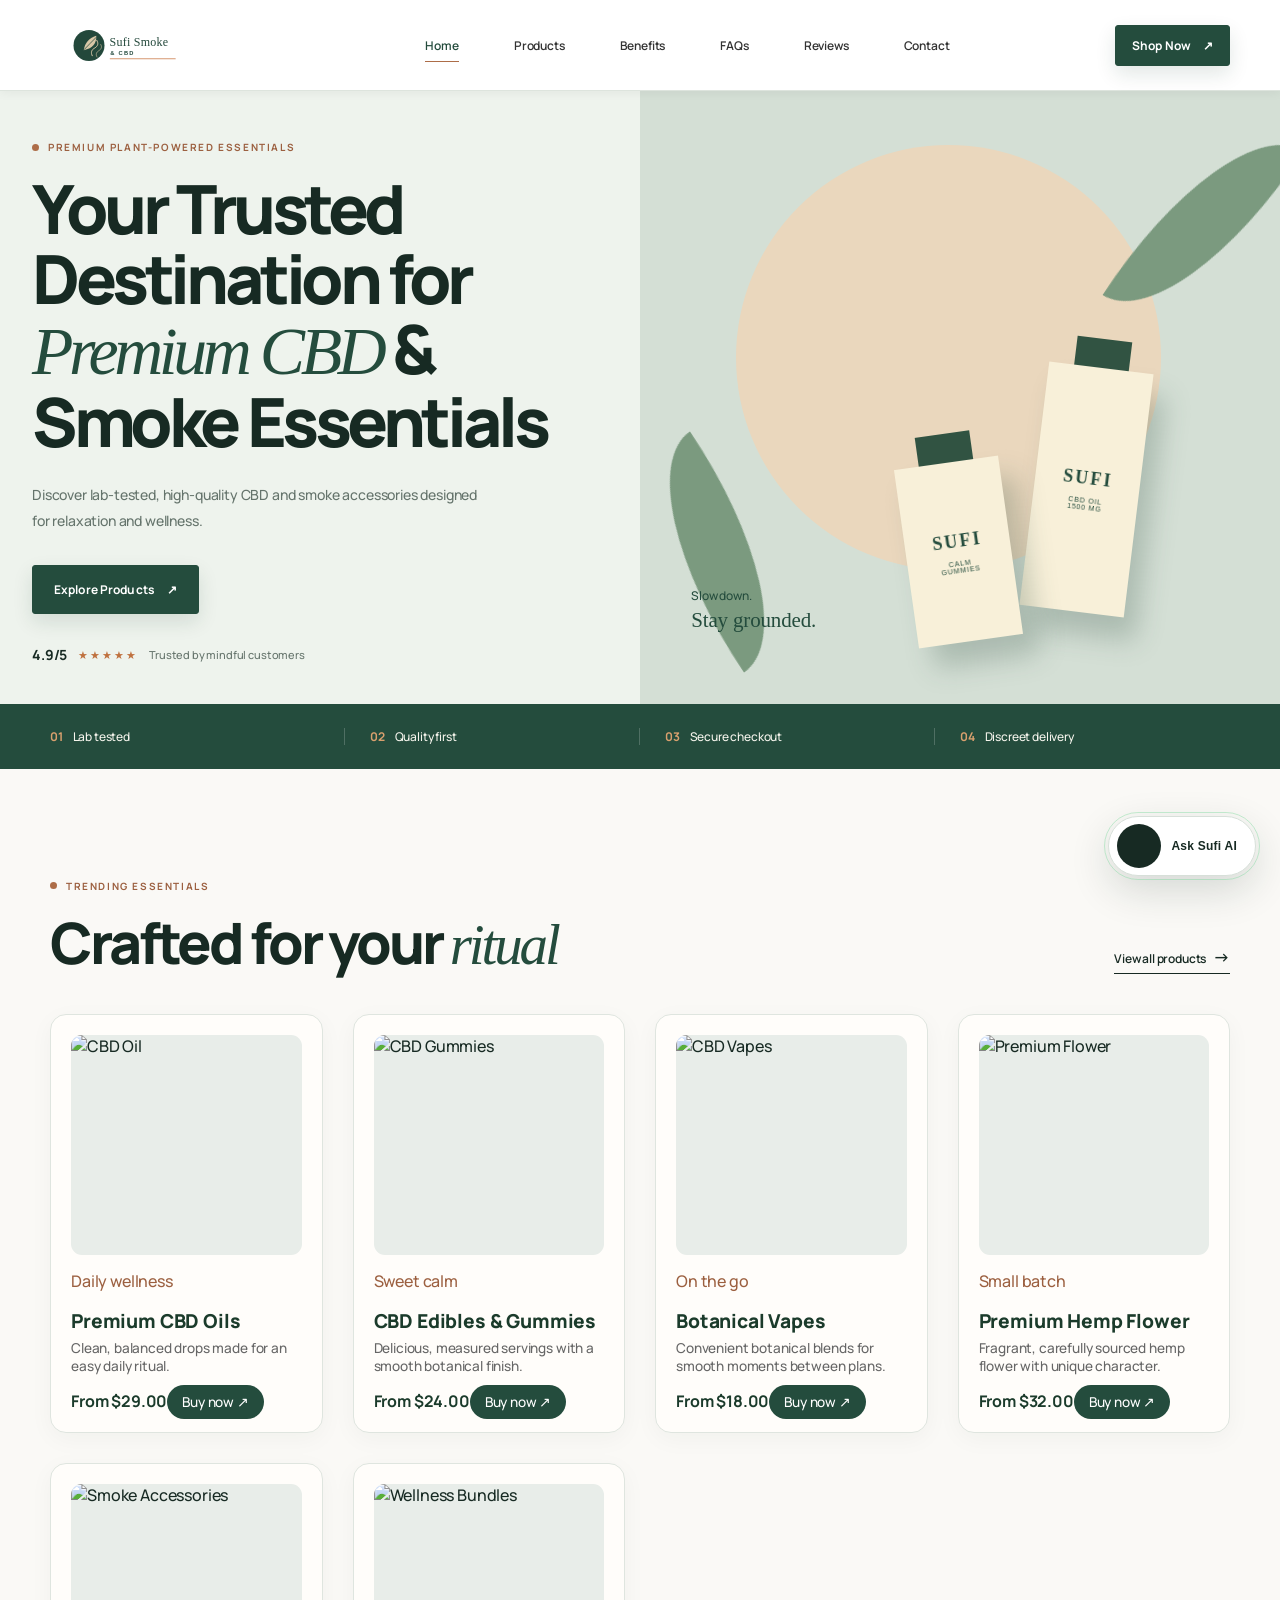
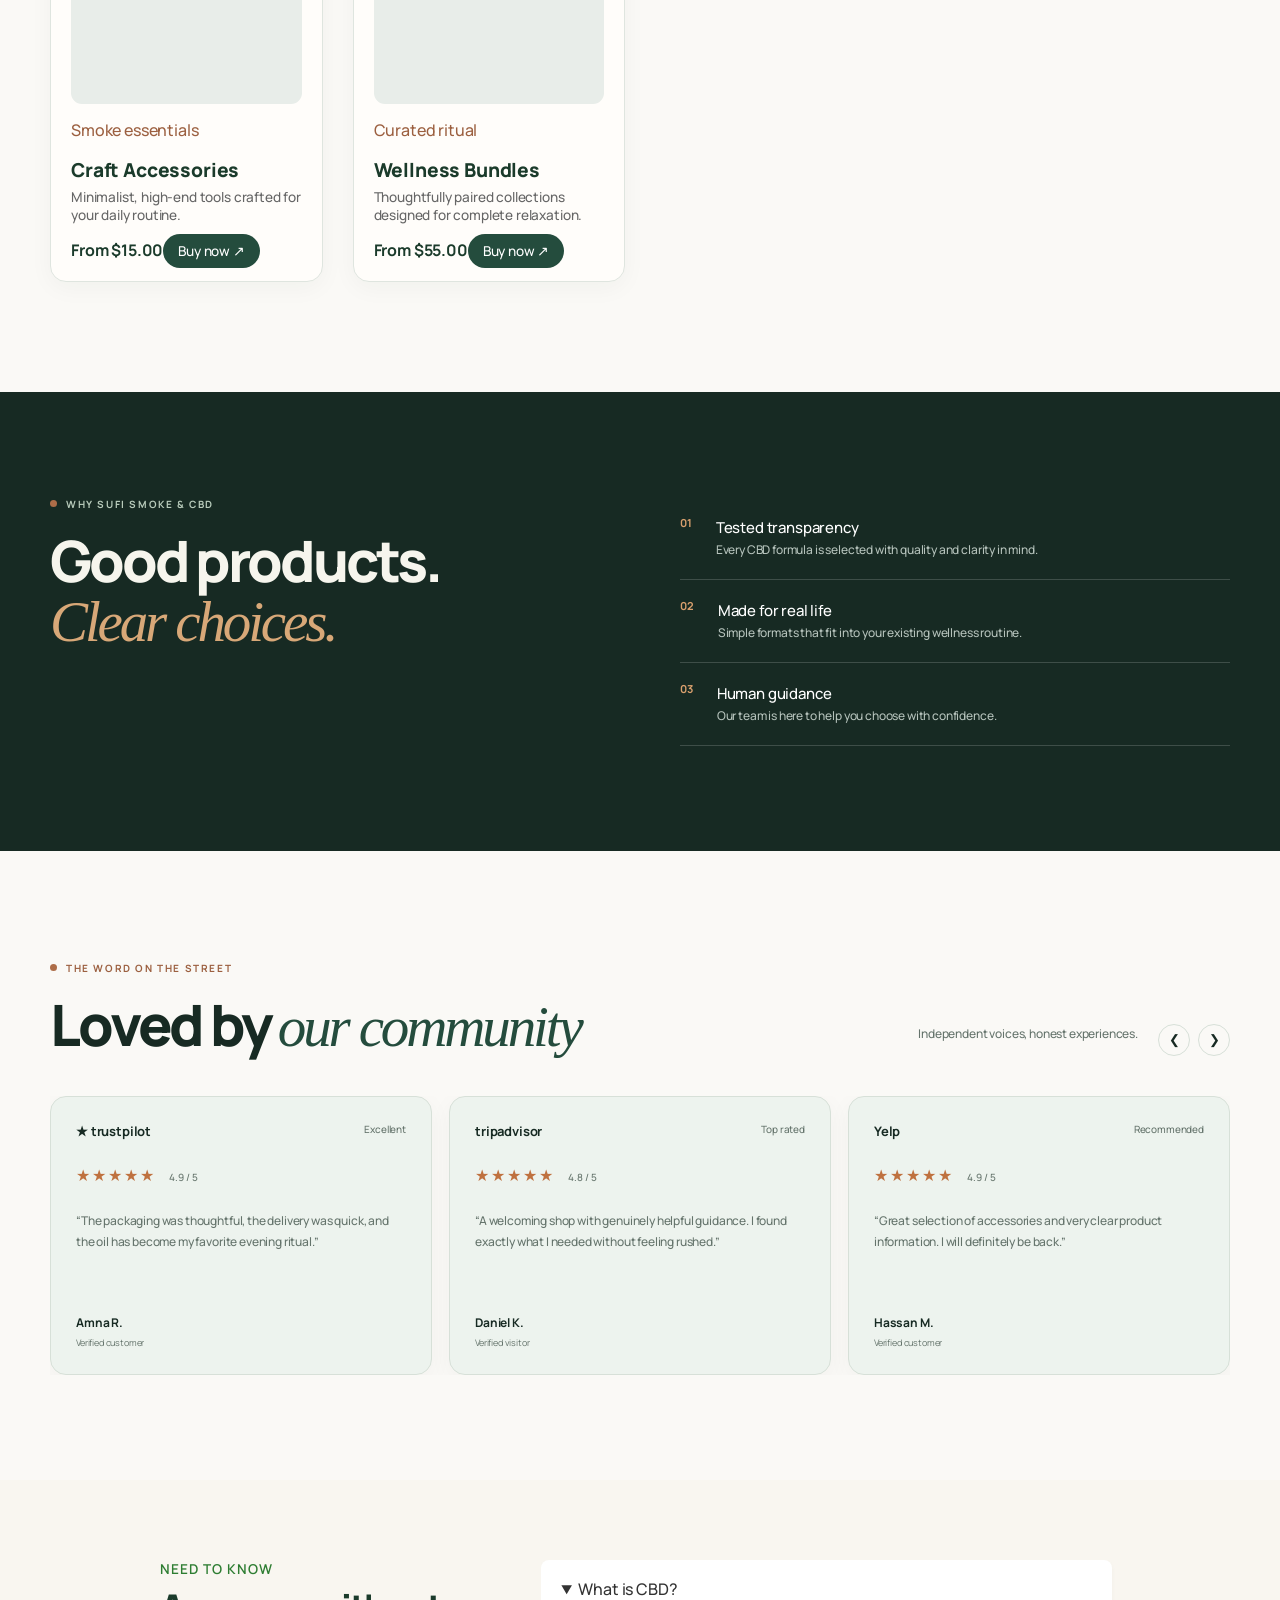
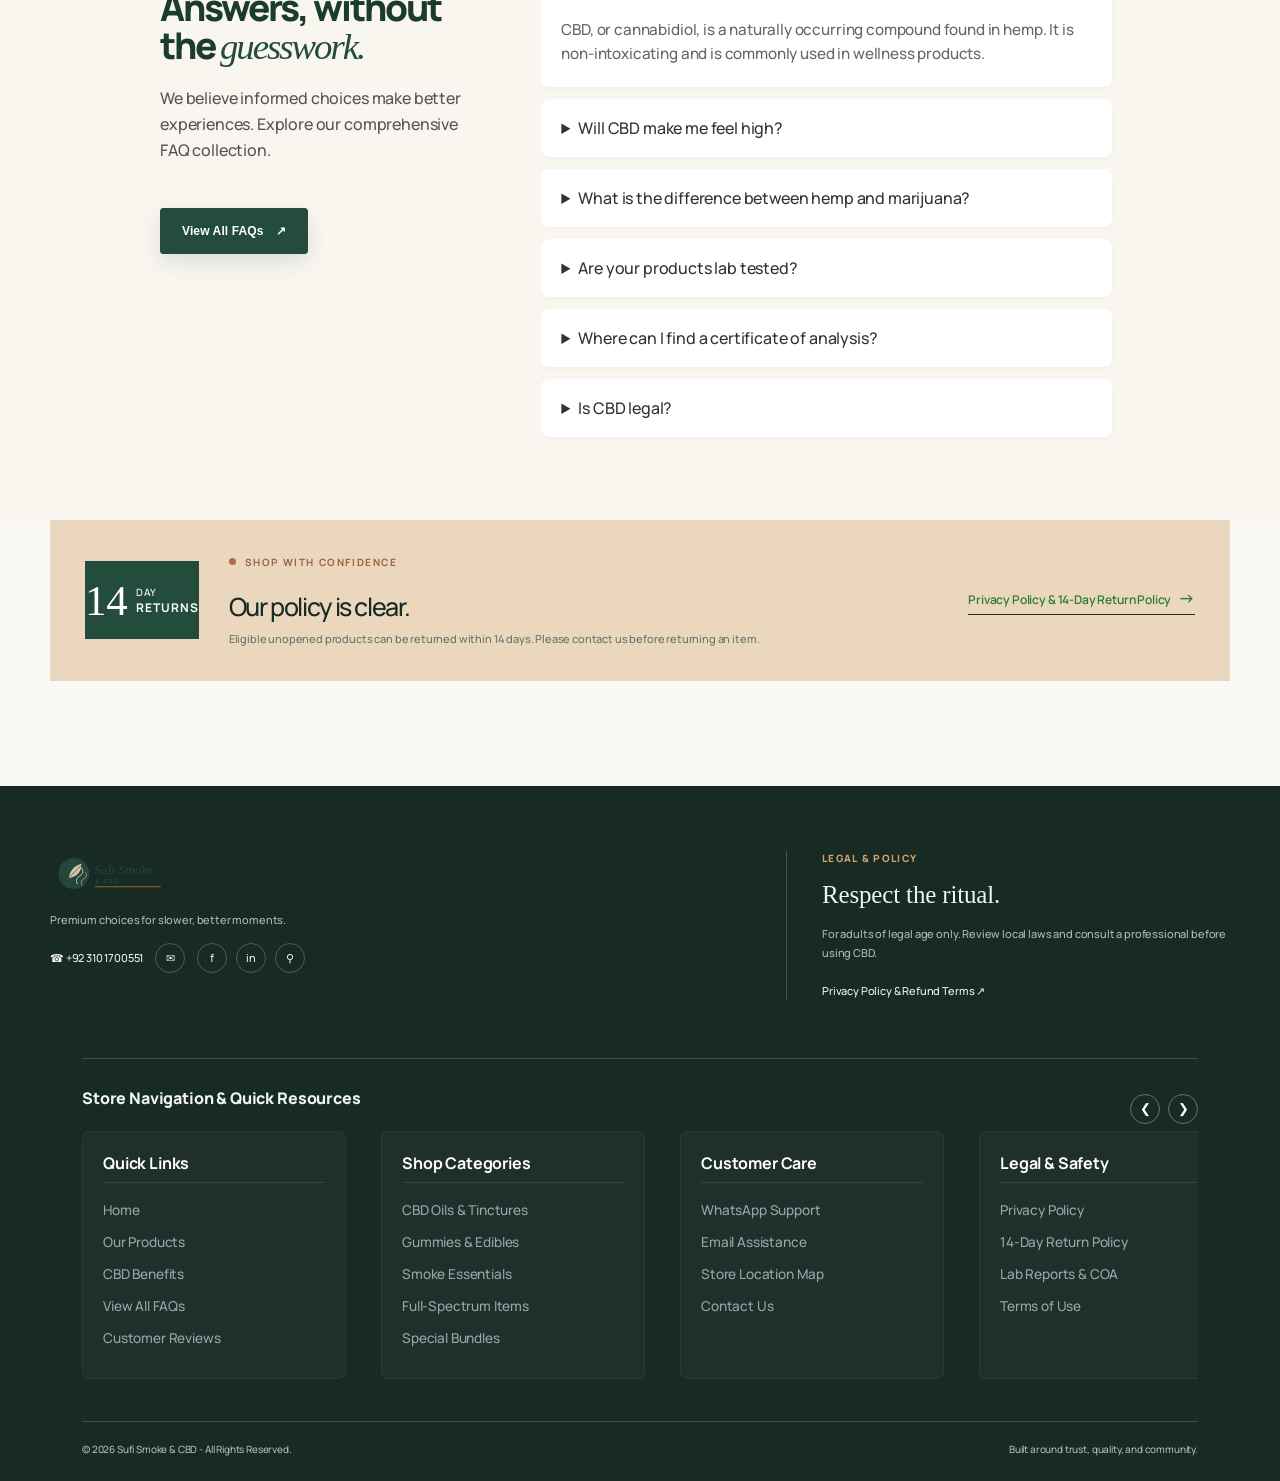
==== commit 3a7ce680: "Upgrade premium website and AI assistant" ====
--- a/index1.html
+++ b/index1.html
@@ -7,7 +7,7 @@
   <title>Sufi Smoke &amp; CBD | Premium CBD &amp; Smoke Essentials</title>
   <link rel="preconnect" href="https://fonts.googleapis.com">
   <link rel="preconnect" href="https://fonts.gstatic.com" crossorigin>
-  <link href="https://fonts.googleapis.com/css2?family=Poppins:wght@400;500;600;700&display=swap" rel="stylesheet">
+  <link href="https://fonts.googleapis.com/css2?family=Manrope:wght@400;500;600;700;800&family=Playfair+Display:ital,wght@0,500;0,600;1,500;1,600&display=swap" rel="stylesheet">
   <link rel="stylesheet" href="https://cdnjs.cloudflare.com/ajax/libs/font-awesome/6.4.0/css/all.min.css">
   <link rel="stylesheet" href="style.css">
 </head>
@@ -27,7 +27,7 @@
     <section class="standards"><div class="container standards-grid"><span><b>01</b> Lab tested</span><span><b>02</b> Quality first</span><span><b>03</b> Secure checkout</span><span><b>04</b> Discreet delivery</span></div></section>
     <section class="section container products-section" id="products"><div class="section-heading"><div><p class="eyebrow"><span></span> Trending essentials</p><h2>Crafted for your <em>ritual</em></h2></div><a class="text-link" href="#products">View all products <span>&#8594;</span></a></div><div class="product-grid image-product-grid">
       <article class="product-card image-product-card"><div class="product-art image-product-art"><img src="https://images.unsplash.com/photo-1608571423902-eed4a5ad8108?auto=format&amp;fit=crop&amp;w=600&amp;q=80" alt="CBD Oil"></div><p class="product-type">Daily wellness</p><h3>Premium CBD Oils</h3><p>Clean, balanced drops made for an easy daily ritual.</p><div class="product-bottom"><strong>From $29.00</strong><a class="buy-link" href="#contact">Buy now &#8599;</a></div></article>
-      <article class="product-card image-product-card"><div class="product-art image-product-art"><img src="https://images.unsplash.com/photo-1608571423902-eed4a5ad8108?auto=format&amp;fit=crop&amp;w=600&amp;q=80" alt="CBD Gummies"></div><p class="product-type">Sweet calm</p><h3>CBD Edibles &amp; Gummies</h3><p>Delicious, measured servings with a smooth botanical finish.</p><div class="product-bottom"><strong>From $24.00</strong><a class="buy-link" href="#contact">Buy now &#8599;</a></div></article>
+      <article class="product-card image-product-card"><div class="product-art image-product-art"><img src="https://images.unsplash.com/photo-1608571423902-eed4a5ad8108?auto=format&amp;fit=crop&amp;w=600&amp;q=80" alt="CBD Gummies"></div><p class="product-type">Sweet calm</p><h3>CBD Edibles &amp; Gummies</h3><p>Delicious, measured servings with a smooth botanical finish.</p><div class="product-bottom"><strong>From $24.00</strong><a class="buy-link" href="#contact">Buy now &#8599;</a></div></article>
       <article class="product-card image-product-card"><div class="product-art image-product-art"><img src="https://images.unsplash.com/photo-1541689592655-f5f52825a3b8?auto=format&amp;fit=crop&amp;w=600&amp;q=80" alt="CBD Vapes"></div><p class="product-type">On the go</p><h3>Botanical Vapes</h3><p>Convenient botanical blends for smooth moments between plans.</p><div class="product-bottom"><strong>From $18.00</strong><a class="buy-link" href="#contact">Buy now &#8599;</a></div></article>
       <article class="product-card image-product-card"><div class="product-art image-product-art"><img src="https://images.unsplash.com/photo-1527661591475-527312dd65f5?auto=format&amp;fit=crop&amp;w=600&amp;q=80" alt="Premium Flower"></div><p class="product-type">Small batch</p><h3>Premium Hemp Flower</h3><p>Fragrant, carefully sourced hemp flower with unique character.</p><div class="product-bottom"><strong>From $32.00</strong><a class="buy-link" href="#contact">Buy now &#8599;</a></div></article>
       <article class="product-card image-product-card"><div class="product-art image-product-art"><img src="https://images.unsplash.com/photo-1513519245088-0e12902e5a38?auto=format&amp;fit=crop&amp;w=600&amp;q=80" alt="Smoke Accessories"></div><p class="product-type">Smoke essentials</p><h3>Craft Accessories</h3><p>Minimalist, high-end tools crafted for your daily routine.</p><div class="product-bottom"><strong>From $15.00</strong><a class="buy-link" href="#contact">Buy now &#8599;</a></div></article>
@@ -98,6 +98,18 @@
     <div class="container footer-secretariat-section"><div class="slider-header-wrap"><h4>Official CBD Secretariat footer links &amp; Resources</h4><div class="slider-nav-btns"><button class="slide-btn" type="button" onclick="moveFooterSlide(-1)" aria-label="Previous footer links">&#10094;</button><button class="slide-btn" type="button" onclick="moveFooterSlide(1)" aria-label="Next footer links">&#10095;</button></div></div><div class="secretariat-links-grid footer-slider-container" id="footerSlider"><div class="sec-col"><h5>Explore</h5><ul><li><a href="#home">Quick Links</a></li><li><a href="#benefits">Access and Benefit-Sharing Clearing-House</a></li><li><a href="#benefits">Biosafety Clearing-House</a></li><li><a href="#benefits">Clearing-House Mechanism</a></li><li><a href="#benefits">Online Reporting Tool</a></li><li><a href="#contact">Contributions</a></li><li><a href="#contact">Country Profiles</a></li><li><a href="#reviews">Meetings and Events</a></li><li><a href="#faqs">National Biodiversity Strategies and Action Plans (NBSAPs)</a></li><li><a href="#contact">National Focal Points</a></li></ul></div><div class="sec-col"><h5>Resources</h5><ul><li><a href="#contact">National Reports</a></li><li><a href="#reviews">News Headlines</a></li><li><a href="#contact">Notifications</a></li><li><a href="#contact">Parties</a></li><li><a href="#products">Publications</a></li><li><a href="#benefits">Topics</a></li><li><a href="#contact">Business</a></li><li><a href="#contact">Women, Youth and other Stakeholders</a></li><li><a href="#benefits">Climate Change</a></li></ul></div><div class="sec-col"><h5>Information</h5><ul><li><a href="#benefits">Poverty Reduction</a></li><li><a href="#benefits">Food</a></li><li><a href="#benefits">Water</a></li><li><a href="#benefits">Indigenous Peoples and Local Communities</a></li><li><a href="#contact">Information</a></li><li><a href="#contact">Contact us</a></li><li><a href="#contact">Employment Opportunities</a></li><li><a href="#contact">Terms of Use</a></li><li><a href="#policyModal" onclick="openPolicyModal(); return false;">Privacy Policy</a></li><li><a href="#contact">Credits</a></li></ul></div></div>
     <div class="container footer-store-slider footer-secretariat-section"><div class="slider-header-wrap"><h4>Store Navigation &amp; Quick Resources</h4><div class="slider-nav-btns"><button type="button" onclick="moveFooterSlide(-1)" class="slide-btn" aria-label="Previous store links">&#10094;</button><button type="button" onclick="moveFooterSlide(1)" class="slide-btn" aria-label="Next store links">&#10095;</button></div></div><div class="footer-slider-container" id="storeFooterSlider"><div class="footer-slide-card"><h5>Quick Links</h5><ul><li><a href="#home">Home</a></li><li><a href="#products">Our Products</a></li><li><a href="#benefits">CBD Benefits</a></li><li><a href="#faqs" onclick="openFaqModal(); return false;">View All FAQs</a></li><li><a href="#reviews">Customer Reviews</a></li></ul></div><div class="footer-slide-card"><h5>Shop Categories</h5><ul><li><a href="#products">CBD Oils &amp; Tinctures</a></li><li><a href="#products">Gummies &amp; Edibles</a></li><li><a href="#products">Smoke Essentials</a></li><li><a href="#products">Full-Spectrum Items</a></li><li><a href="#products">Special Bundles</a></li></ul></div><div class="footer-slide-card"><h5>Customer Care</h5><ul><li><a href="https://wa.me/923101700551" target="_blank" rel="noopener">WhatsApp Support</a></li><li><a href="mailto:syedfayyazhussain921@gmail.com">Email Assistance</a></li><li><a href="https://maps.app.goo.gl/8WRPh6EqngQo9nLq8" target="_blank" rel="noopener">Store Location Map</a></li><li><a href="#contact">Contact Us</a></li></ul></div><div class="footer-slide-card"><h5>Legal &amp; Safety</h5><ul><li><a href="#policyModal" onclick="openPolicyModal(); return false;">Privacy Policy</a></li><li><a href="#policyModal" onclick="openPolicyModal(); return false;">14-Day Return Policy</a></li><li><a href="#contact">Lab Reports &amp; COA</a></li><li><a href="#contact">Terms of Use</a></li></ul></div><div class="footer-slide-card"><h5>About Sufi Smoke</h5><ul><li><a href="#benefits">Our Story &amp; Mission</a></li><li><a href="#benefits">Quality Pledge</a></li><li><a href="#benefits">Community &amp; Rituals</a></li><li><a href="#contact">Employment &amp; Careers</a></li></ul></div></div></div>
     <div class="container footer-bottom-bar"><p>© 2026 Sufi Smoke &amp; CBD - All Rights Reserved.</p><p>Built around trust, quality, and community.</p></div>
-  </footer><div id="faqModal" class="modal-overlay" role="dialog" aria-modal="true" aria-labelledby="faqModalTitle" aria-hidden="true"><div class="modal-content faq-modal-content"><button class="close-btn" type="button" onclick="closeFaqModal()" aria-label="Close FAQ modal">&times;</button><div class="policy-scroll-area"><h2 id="faqModalTitle">Frequently Asked Questions</h2><div class="faq-modal-list"></div></div></div></div><script src="script.js"></script>
+  </footer><div id="faqModal" class="modal-overlay" role="dialog" aria-modal="true" aria-labelledby="faqModalTitle" aria-hidden="true"><div class="modal-content faq-modal-content"><button class="close-btn" type="button" onclick="closeFaqModal()" aria-label="Close FAQ modal">&times;</button><div class="policy-scroll-area"><h2 id="faqModalTitle">Frequently Asked Questions</h2><div class="faq-modal-list"></div></div></div></div>
+  <section class="sufi-chatbot" id="sufi-chatbot" aria-label="Sufi AI assistant">
+    <button class="sufi-chat-launcher" type="button" aria-expanded="false" aria-controls="sufi-chat-panel" aria-label="Open Sufi AI assistant">
+      <span class="sufi-launcher-icon" aria-hidden="true"><i class="fa-solid fa-sparkles"></i></span><span class="sufi-launcher-label">Ask Sufi AI</span>
+    </button>
+    <div class="sufi-chat-panel" id="sufi-chat-panel" role="dialog" aria-modal="false" aria-labelledby="sufi-chat-title" aria-hidden="true">
+      <div class="sufi-chat-header"><div class="sufi-chat-identity"><span class="sufi-avatar"><i class="fa-solid fa-leaf" aria-hidden="true"></i></span><div><h2 id="sufi-chat-title">Sufi AI Assistant</h2><p><span class="sufi-online-dot"></span> Online &amp; ready to help</p></div></div><div class="sufi-chat-actions"><button class="sufi-theme-toggle" type="button" aria-label="Use automatic theme" title="Toggle theme"><i class="fa-solid fa-circle-half-stroke" aria-hidden="true"></i></button><button class="sufi-chat-close" type="button" aria-label="Close chat"><i class="fa-solid fa-xmark" aria-hidden="true"></i></button></div></div>
+      <div class="sufi-chat-messages" role="log" aria-live="polite" aria-relevant="additions"></div>
+      <div class="sufi-chat-status" role="status" aria-live="polite"></div>
+      <div class="sufi-chat-composer"><div class="sufi-quick-replies" aria-label="Suggested questions"><button type="button" data-message="Which CBD product is best for a beginner?">Beginner guide</button><button type="button" data-message="How can I choose the right product?">Help me choose</button><button type="button" data-message="Are your products lab tested?">Lab testing</button></div><form class="sufi-chat-form"><label class="sufi-sr-only" for="sufi-chat-input">Message Sufi AI</label><textarea id="sufi-chat-input" rows="1" maxlength="1200" placeholder="Ask about products, quality, or orders..." autocomplete="off"></textarea><button class="sufi-send-button" type="submit" aria-label="Send message"><i class="fa-solid fa-arrow-up" aria-hidden="true"></i></button></form><p class="sufi-chat-disclaimer">AI guidance is informational. For medical advice, consult a qualified professional.</p></div>
+    </div>
+  </section>
+  <script src="script.js"></script>
 </body>
-</html>
+</html>
--- a/style.css
+++ b/style.css
@@ -181,71 +181,168 @@
 header.site-header { position: fixed; }
 .site-header .navbar { min-height: 60px; }
 header.site-header .navbar { margin: 0 auto; max-width: 1180px; width: 100%; }
-@media (max-width: 800px) {
-	header.site-header { position: fixed; }
-	header.site-header .navbar { min-height: 52px; width: 100%; }
-}
-
-/* Consolidated page foundation and conflict fixes. */
-:root { --ink:#182c27; --green:#355b4d; --sage:#c5d5c7; --mint:#e9f0e7; --sand:#ead7b9; --orange:#c87542; --muted:#6b7973; --line:#d5ddd4; --white:#f9faf5; }
-* { box-sizing:border-box; }
-html { scroll-behavior:smooth; scroll-padding-top:96px; }
-body { margin:0; background:var(--white); color:var(--ink); font-family:Poppins,sans-serif; }
-a { color:inherit; text-decoration:none; }
-.container { width:min(1180px, calc(100% - 64px)); margin:auto; }
-.site-header { background:var(--white); position:fixed; top:0; width:100%; z-index:1000; }
-.navbar { align-items:center; display:flex; justify-content:space-between; }
-.nav-menu { align-items:center; display:flex; gap:25px; }
-.nav-link { color:var(--muted); font-size:12px; }
-.nav-link:hover, .nav-link.active { color:var(--ink); }
-.button { align-items:center; background:var(--green); border:1px solid var(--green); color:#fff; display:inline-flex; font-size:12px; font-weight:600; gap:12px; padding:15px 21px; transition:.2s ease; }
-.button:hover { background:var(--ink); transform:translateY(-2px); }
-.button-small { padding:11px 16px; }
-.menu-toggle { background:none; border:0; cursor:pointer; display:none; }
-.menu-toggle span { background:var(--ink); display:block; height:2px; margin:5px; width:22px; }
-#home { margin-top:90px; }
-.hero { background:var(--mint); display:grid; grid-template-columns:1fr 1fr; min-height:600px; overflow:hidden; }
-.hero-copy { align-self:center; padding-bottom:40px; padding-top:50px; }
-.eyebrow { align-items:center; color:var(--green); display:flex; font-size:10px; font-weight:700; gap:9px; letter-spacing:.16em; margin:0 0 20px; text-transform:uppercase; }
-.eyebrow span { background:var(--orange); border-radius:50%; height:7px; width:7px; }
-h1,h2,h3,h4,p { margin-top:0; }
-h1 { font-size:clamp(40px,5vw,68px); font-weight:500; letter-spacing:-.045em; line-height:1.03; margin-bottom:25px; max-width:670px; }
-em { color:var(--green); font-family:Georgia,serif; font-weight:400; }
-.lead { color:var(--muted); font-size:14px; line-height:1.8; max-width:460px; margin-bottom:30px; }
-.hero-proof { align-items:center; color:var(--muted); display:flex; font-size:11px; gap:11px; margin-top:31px; }
-.hero-proof strong { color:var(--ink); font-size:14px; }
-.stars,.rating { color:#bf713f; letter-spacing:2px; }
-.hero-visual { background:var(--sage); min-height:600px; overflow:hidden; position:relative; }
-.glow { background:#f1d8a9; border-radius:50%; height:425px; left:15%; position:absolute; top:9%; width:425px; }
-.botanical { background:#7b9a7f; border-radius:100% 0 100% 0; height:230px; opacity:.75; position:absolute; width:90px; }
-.botanical-one { right:5%; top:3%; transform:rotate(33deg); }.botanical-two { bottom:6%; left:5%; transform:rotate(-34deg); }
-.bottle { align-items:center; background:#f8f0d9; bottom:15%; box-shadow:14px 22px 25px #38544742; color:var(--green); display:flex; flex-direction:column; font-family:Georgia,serif; justify-content:center; position:absolute; text-align:center; width:105px; }
-.bottle:before { background:#315342; content:""; height:29px; position:absolute; top:-29px; width:55px; }.bottle b { font-size:18px; letter-spacing:.12em; }.bottle small { font-family:Poppins,sans-serif; font-size:7px; letter-spacing:.12em; margin-top:8px; }
-.bottle-tall { height:245px; right:22%; transform:rotate(7deg); }.bottle-short { bottom:10%; height:180px; right:42%; transform:rotate(-8deg); z-index:2; }
-.hero-visual > p { bottom:9%; color:var(--green); font-size:12px; left:8%; line-height:1.5; position:absolute; }.hero-visual > p strong { font-family:Georgia,serif; font-size:21px; font-weight:400; }
-.standards { background:var(--green); color:#f6f5ed; }.standards-grid { display:grid; grid-template-columns:repeat(4,1fr); padding:24px 0; }.standards-grid span { border-right:1px solid #ffffff33; font-size:12px; padding-left:25px; }.standards-grid span:first-child { padding-left:0; }.standards-grid span:last-child { border:0; }.standards-grid b { color:#d9a06e; margin-right:8px; }
-.section { padding:110px 0; }.section-heading { align-items:end; display:flex; justify-content:space-between; margin-bottom:40px; }.section-heading h2,.benefit-layout h2,.faq-intro h2 { font-size:clamp(37px,4.5vw,57px); font-weight:500; letter-spacing:-.04em; line-height:1.04; margin:0; }.text-link { border-bottom:1px solid var(--ink); font-size:12px; font-weight:600; padding-bottom:5px; }.text-link span { font-size:17px; margin-left:5px; }
-section#products.products-section { margin-top:0; }
-.product-grid { display:grid; }
-.benefit-band { background:var(--ink); color:#f6f5ed; padding:105px 0; }.benefit-layout { display:grid; gap:80px; grid-template-columns:1fr 1fr; }.benefit-layout em { color:#d8a878; }.benefit-layout .eyebrow { color:#b8cbbb; }.benefit-list > div { border-bottom:1px solid #ffffff2b; display:flex; gap:24px; padding:18px 0; }.benefit-list b { color:#d9a06e; font-size:11px; }.benefit-list p { color:#b5c2bb; font-size:12px; line-height:1.7; margin:0; }.benefit-list strong { color:#fff; font-size:15px; font-weight:500; }
-.reviews { padding-bottom:105px; }.section-note { color:var(--muted); font-size:12px; }.review-card { background:var(--mint); padding:25px; }.review-source { display:flex; font-size:13px; justify-content:space-between; }.review-source span { color:var(--muted); font-size:10px; }.rating { font-size:16px; margin:24px 0; }.rating small { color:var(--muted); font-size:10px; letter-spacing:0; margin-left:8px; }.review-card p { color:var(--muted); font-size:12px; line-height:1.8; min-height:88px; }.review-card > strong { font-size:12px; }.review-card > strong small { color:var(--muted); display:block; font-size:9px; font-weight:400; margin-top:4px; }
-.policy-strip { align-items:center; background:var(--sand); display:flex; gap:30px; margin-bottom:105px; padding:35px; }.policy-badge { align-items:center; background:var(--green); color:#fff; display:flex; gap:8px; height:78px; justify-content:center; min-width:106px; }.policy-badge b { font-family:Georgia,serif; font-size:43px; font-weight:400; }.policy-badge span { font-size:10px; letter-spacing:.1em; }.policy-badge strong { font-size:12px; }.policy-strip h2 { font-size:25px; font-weight:500; margin-bottom:7px; }.policy-strip p:not(.eyebrow) { color:var(--muted); font-size:11px; margin:0; }.policy-strip .text-link { margin-left:auto; white-space:nowrap; }
-.site-footer { background:var(--ink); color:#eff4ec; padding-top:65px; }
-.footer-slider-container { scrollbar-width:none; }.footer-slider-container::-webkit-scrollbar { display:none; }
-.footer-secretariat-section:not(.footer-store-slider):has(.footer-store-slider) { border-top:0; padding:0; }
-
-@media (max-width:800px) {
-  .container { width:calc(100% - 40px); }
-  .site-header { padding:10px 20px; }
-  #home { margin-top:72px; }
-  .menu-toggle { display:block !important; }
-  .site-header .nav-menu { align-items:stretch; background:var(--white); box-shadow:0 14px 25px #182c2718; display:none !important; flex-direction:column; gap:0; left:0; padding:10px 20px 18px; position:absolute; right:0; top:72px; }
-  .site-header .nav-menu.is-open { display:flex !important; }
-  .nav-link { padding:12px 0; }
-  .cta-btn { display:none !important; }
-  .hero { display:block; }.hero-copy { padding-bottom:65px; padding-top:70px; }.hero-visual { min-height:410px; }.glow { height:290px; width:290px; }.bottle { width:85px; }.bottle-tall { height:190px; right:18%; }.bottle-short { bottom:10%; height:145px; right:36%; }
-  .standards-grid { gap:18px 10px; grid-template-columns:repeat(2,1fr); }.standards-grid span,.standards-grid span:first-child { border:0; padding:0; }
-  .section { padding:75px 0; }.section-heading { align-items:start; display:block; }.section-heading .text-link { display:inline-block; margin-top:22px; }
-  .benefit-layout { display:block; }.benefit-list { margin-top:45px; }
-  .policy-strip { align-items:flex-start; display:block; margin-bottom:75px; }.policy-strip .text-link { display:inline-block; margin-top:20px; }
-}
+@media (max-width: 800px) {
+	header.site-header { position: fixed; }
+	header.site-header .navbar { min-height: 52px; width: 100%; }
+}
+
+/* Consolidated page foundation and conflict fixes. */
+:root { --ink:#182c27; --green:#355b4d; --sage:#c5d5c7; --mint:#e9f0e7; --sand:#ead7b9; --orange:#c87542; --muted:#6b7973; --line:#d5ddd4; --white:#f9faf5; }
+* { box-sizing:border-box; }
+html { scroll-behavior:smooth; scroll-padding-top:96px; }
+body { margin:0; background:var(--white); color:var(--ink); font-family:Poppins,sans-serif; }
+a { color:inherit; text-decoration:none; }
+.container { width:min(1180px, calc(100% - 64px)); margin:auto; }
+.site-header { background:var(--white); position:fixed; top:0; width:100%; z-index:1000; }
+.navbar { align-items:center; display:flex; justify-content:space-between; }
+.nav-menu { align-items:center; display:flex; gap:25px; }
+.nav-link { color:var(--muted); font-size:12px; }
+.nav-link:hover, .nav-link.active { color:var(--ink); }
+.button { align-items:center; background:var(--green); border:1px solid var(--green); color:#fff; display:inline-flex; font-size:12px; font-weight:600; gap:12px; padding:15px 21px; transition:.2s ease; }
+.button:hover { background:var(--ink); transform:translateY(-2px); }
+.button-small { padding:11px 16px; }
+.menu-toggle { background:none; border:0; cursor:pointer; display:none; }
+.menu-toggle span { background:var(--ink); display:block; height:2px; margin:5px; width:22px; }
+#home { margin-top:90px; }
+.hero { background:var(--mint); display:grid; grid-template-columns:1fr 1fr; min-height:600px; overflow:hidden; }
+.hero-copy { align-self:center; padding-bottom:40px; padding-top:50px; }
+.eyebrow { align-items:center; color:var(--green); display:flex; font-size:10px; font-weight:700; gap:9px; letter-spacing:.16em; margin:0 0 20px; text-transform:uppercase; }
+.eyebrow span { background:var(--orange); border-radius:50%; height:7px; width:7px; }
+h1,h2,h3,h4,p { margin-top:0; }
+h1 { font-size:clamp(40px,5vw,68px); font-weight:500; letter-spacing:-.045em; line-height:1.03; margin-bottom:25px; max-width:670px; }
+em { color:var(--green); font-family:Georgia,serif; font-weight:400; }
+.lead { color:var(--muted); font-size:14px; line-height:1.8; max-width:460px; margin-bottom:30px; }
+.hero-proof { align-items:center; color:var(--muted); display:flex; font-size:11px; gap:11px; margin-top:31px; }
+.hero-proof strong { color:var(--ink); font-size:14px; }
+.stars,.rating { color:#bf713f; letter-spacing:2px; }
+.hero-visual { background:var(--sage); min-height:600px; overflow:hidden; position:relative; }
+.glow { background:#f1d8a9; border-radius:50%; height:425px; left:15%; position:absolute; top:9%; width:425px; }
+.botanical { background:#7b9a7f; border-radius:100% 0 100% 0; height:230px; opacity:.75; position:absolute; width:90px; }
+.botanical-one { right:5%; top:3%; transform:rotate(33deg); }.botanical-two { bottom:6%; left:5%; transform:rotate(-34deg); }
+.bottle { align-items:center; background:#f8f0d9; bottom:15%; box-shadow:14px 22px 25px #38544742; color:var(--green); display:flex; flex-direction:column; font-family:Georgia,serif; justify-content:center; position:absolute; text-align:center; width:105px; }
+.bottle:before { background:#315342; content:""; height:29px; position:absolute; top:-29px; width:55px; }.bottle b { font-size:18px; letter-spacing:.12em; }.bottle small { font-family:Poppins,sans-serif; font-size:7px; letter-spacing:.12em; margin-top:8px; }
+.bottle-tall { height:245px; right:22%; transform:rotate(7deg); }.bottle-short { bottom:10%; height:180px; right:42%; transform:rotate(-8deg); z-index:2; }
+.hero-visual > p { bottom:9%; color:var(--green); font-size:12px; left:8%; line-height:1.5; position:absolute; }.hero-visual > p strong { font-family:Georgia,serif; font-size:21px; font-weight:400; }
+.standards { background:var(--green); color:#f6f5ed; }.standards-grid { display:grid; grid-template-columns:repeat(4,1fr); padding:24px 0; }.standards-grid span { border-right:1px solid #ffffff33; font-size:12px; padding-left:25px; }.standards-grid span:first-child { padding-left:0; }.standards-grid span:last-child { border:0; }.standards-grid b { color:#d9a06e; margin-right:8px; }
+.section { padding:110px 0; }.section-heading { align-items:end; display:flex; justify-content:space-between; margin-bottom:40px; }.section-heading h2,.benefit-layout h2,.faq-intro h2 { font-size:clamp(37px,4.5vw,57px); font-weight:500; letter-spacing:-.04em; line-height:1.04; margin:0; }.text-link { border-bottom:1px solid var(--ink); font-size:12px; font-weight:600; padding-bottom:5px; }.text-link span { font-size:17px; margin-left:5px; }
+section#products.products-section { margin-top:0; }
+.product-grid { display:grid; }
+.benefit-band { background:var(--ink); color:#f6f5ed; padding:105px 0; }.benefit-layout { display:grid; gap:80px; grid-template-columns:1fr 1fr; }.benefit-layout em { color:#d8a878; }.benefit-layout .eyebrow { color:#b8cbbb; }.benefit-list > div { border-bottom:1px solid #ffffff2b; display:flex; gap:24px; padding:18px 0; }.benefit-list b { color:#d9a06e; font-size:11px; }.benefit-list p { color:#b5c2bb; font-size:12px; line-height:1.7; margin:0; }.benefit-list strong { color:#fff; font-size:15px; font-weight:500; }
+.reviews { padding-bottom:105px; }.section-note { color:var(--muted); font-size:12px; }.review-card { background:var(--mint); padding:25px; }.review-source { display:flex; font-size:13px; justify-content:space-between; }.review-source span { color:var(--muted); font-size:10px; }.rating { font-size:16px; margin:24px 0; }.rating small { color:var(--muted); font-size:10px; letter-spacing:0; margin-left:8px; }.review-card p { color:var(--muted); font-size:12px; line-height:1.8; min-height:88px; }.review-card > strong { font-size:12px; }.review-card > strong small { color:var(--muted); display:block; font-size:9px; font-weight:400; margin-top:4px; }
+.policy-strip { align-items:center; background:var(--sand); display:flex; gap:30px; margin-bottom:105px; padding:35px; }.policy-badge { align-items:center; background:var(--green); color:#fff; display:flex; gap:8px; height:78px; justify-content:center; min-width:106px; }.policy-badge b { font-family:Georgia,serif; font-size:43px; font-weight:400; }.policy-badge span { font-size:10px; letter-spacing:.1em; }.policy-badge strong { font-size:12px; }.policy-strip h2 { font-size:25px; font-weight:500; margin-bottom:7px; }.policy-strip p:not(.eyebrow) { color:var(--muted); font-size:11px; margin:0; }.policy-strip .text-link { margin-left:auto; white-space:nowrap; }
+.site-footer { background:var(--ink); color:#eff4ec; padding-top:65px; }
+.footer-slider-container { scrollbar-width:none; }.footer-slider-container::-webkit-scrollbar { display:none; }
+.footer-secretariat-section:not(.footer-store-slider):has(.footer-store-slider) { border-top:0; padding:0; }
+
+/* Isolated premium assistant UI. */
+#sufi-chatbot { --sufi-chat-ink:#17352a; --sufi-chat-muted:#688077; --sufi-chat-surface:#fffefa; --sufi-chat-soft:#edf4ef; --sufi-chat-accent:#2e7d58; --sufi-chat-shadow:0 24px 70px rgba(23,53,42,.22); font-family:Poppins,sans-serif; position:fixed; right:24px; bottom:24px; z-index:3000; }
+#sufi-chatbot.sufi-chatbot-dark { --sufi-chat-ink:#eff8f1; --sufi-chat-muted:#a7beb0; --sufi-chat-surface:#172a22; --sufi-chat-soft:#213b2f; --sufi-chat-accent:#8ad1a2; --sufi-chat-shadow:0 24px 70px rgba(0,0,0,.45); }
+.sufi-chat-launcher { align-items:center; background:linear-gradient(135deg,#214d39,#2e7d58); border:1px solid rgba(255,255,255,.35); border-radius:999px; box-shadow:0 12px 35px rgba(23,78,51,.3),inset 0 1px rgba(255,255,255,.3); color:#fff; cursor:pointer; display:flex; gap:10px; min-height:58px; padding:7px 18px 7px 8px; position:relative; transition:transform .25s,box-shadow .25s; }
+.sufi-chat-launcher:before { animation:sufi-pulse 2.8s infinite; border:1px solid rgba(119,217,154,.75); border-radius:inherit; content:""; inset:-5px; opacity:.55; pointer-events:none; position:absolute; }
+.sufi-chat-launcher:hover { box-shadow:0 16px 42px rgba(23,78,51,.42),inset 0 1px rgba(255,255,255,.45); transform:translateY(-3px) scale(1.03); }
+.sufi-launcher-icon { align-items:center; background:rgba(255,255,255,.16); border-radius:50%; display:inline-flex; font-size:18px; height:44px; justify-content:center; width:44px; }
+.sufi-launcher-label { font-size:12px; font-weight:600; letter-spacing:.02em; }
+.sufi-chat-panel { background:var(--sufi-chat-surface); border:1px solid rgba(116,157,133,.3); border-radius:24px; bottom:76px; box-shadow:var(--sufi-chat-shadow); color:var(--sufi-chat-ink); display:flex; flex-direction:column; height:min(650px,calc(100dvh - 120px)); opacity:0; overflow:hidden; pointer-events:none; position:absolute; right:0; transform:translateY(12px) scale(.94); transform-origin:bottom right; transition:opacity .24s,transform .3s,visibility .3s; visibility:hidden; width:min(390px,calc(100vw - 32px)); }
+.sufi-chatbot.is-open .sufi-chat-panel { opacity:1; pointer-events:auto; transform:translateY(0) scale(1); visibility:visible; }
+.sufi-chatbot.is-open .sufi-chat-launcher { opacity:0; pointer-events:none; transform:scale(.8); }
+.sufi-chat-header { align-items:center; background:linear-gradient(135deg,#173d2c,#286547); color:#fff; display:flex; justify-content:space-between; padding:18px 18px 16px; }
+.sufi-chat-identity { align-items:center; display:flex; gap:11px; }.sufi-avatar { align-items:center; background:rgba(255,255,255,.16); border:1px solid rgba(255,255,255,.3); border-radius:14px; display:flex; height:40px; justify-content:center; width:40px; }
+.sufi-chat-header h2 { font-size:14px; font-weight:600; margin:0; }.sufi-chat-header p { align-items:center; color:#c9e5d2; display:flex; font-size:9px; gap:5px; margin:3px 0 0; }.sufi-online-dot { background:#72e19a; border-radius:50%; box-shadow:0 0 0 3px rgba(114,225,154,.14); height:6px; width:6px; }
+.sufi-chat-actions { display:flex; gap:5px; }.sufi-chat-actions button { background:transparent; border:0; border-radius:9px; color:#d6ecdd; cursor:pointer; font-size:14px; height:32px; width:32px; }.sufi-chat-actions button:hover { background:rgba(255,255,255,.14); color:#fff; }
+.sufi-chat-messages { display:flex; flex:1; flex-direction:column; gap:12px; overflow-y:auto; padding:20px 15px; scrollbar-width:thin; }.sufi-message { animation:sufi-message-in .3s ease both; display:flex; max-width:88%; }.sufi-message.user { align-self:flex-end; }.sufi-message.ai { align-self:flex-start; }.sufi-bubble { border-radius:16px 16px 16px 4px; font-size:11px; line-height:1.65; padding:11px 13px; white-space:pre-wrap; }.sufi-message.ai .sufi-bubble { background:var(--sufi-chat-soft); }.sufi-message.user .sufi-bubble { background:var(--sufi-chat-accent); border-radius:16px 16px 4px; color:#fff; }
+.sufi-typing { display:flex; gap:4px; padding:14px 15px; }.sufi-typing span { animation:sufi-bounce 1.2s infinite; background:var(--sufi-chat-muted); border-radius:50%; height:5px; width:5px; }.sufi-typing span:nth-child(2){animation-delay:.15s}.sufi-typing span:nth-child(3){animation-delay:.3s}
+.sufi-chat-status { color:#b34b42; font-size:10px; min-height:0; padding:0 17px; }.sufi-chat-status:not(:empty) { padding-bottom:7px; }
+.sufi-chat-composer { border-top:1px solid rgba(116,157,133,.2); padding:10px 12px 11px; }.sufi-quick-replies { display:flex; gap:6px; margin-bottom:9px; overflow-x:auto; scrollbar-width:none; }.sufi-quick-replies::-webkit-scrollbar { display:none; }.sufi-quick-replies button { background:transparent; border:1px solid rgba(46,125,88,.35); border-radius:999px; color:var(--sufi-chat-accent); cursor:pointer; flex:0 0 auto; font:500 9px Poppins,sans-serif; padding:6px 9px; transition:background .2s,transform .2s; }.sufi-quick-replies button:hover { background:var(--sufi-chat-soft); transform:translateY(-1px); }
+.sufi-chat-form { align-items:flex-end; background:var(--sufi-chat-soft); border:1px solid rgba(116,157,133,.26); border-radius:16px; display:flex; gap:7px; padding:6px; }.sufi-chat-form textarea { background:transparent; border:0; color:var(--sufi-chat-ink); flex:1; font:11px/1.5 Poppins,sans-serif; max-height:92px; outline:0; padding:7px 6px; resize:none; }.sufi-chat-form textarea::placeholder { color:var(--sufi-chat-muted); }.sufi-send-button { align-items:center; background:var(--sufi-chat-accent); border:0; border-radius:11px; color:#fff; cursor:pointer; display:flex; flex:0 0 34px; height:34px; justify-content:center; transition:transform .2s,filter .2s; }.sufi-send-button:hover { filter:brightness(1.1); transform:scale(1.08) rotate(-6deg); }.sufi-send-button:disabled { cursor:not-allowed; opacity:.5; transform:none; }.sufi-chat-disclaimer { color:var(--sufi-chat-muted); font-size:8px; margin:7px 2px 0; text-align:center; }.sufi-sr-only { height:1px; margin:-1px; overflow:hidden; position:absolute; width:1px; clip:rect(0,0,0,0); }
+@keyframes sufi-pulse { 0%,100%{opacity:.25;transform:scale(.98)}50%{opacity:.7;transform:scale(1.03)} } @keyframes sufi-message-in { from{opacity:0;transform:translateY(7px)}to{opacity:1;transform:none} } @keyframes sufi-bounce { 0%,60%,100%{transform:translateY(0)}30%{transform:translateY(-4px)} }
+@media (max-width:600px) { #sufi-chatbot { bottom:max(14px,env(safe-area-inset-bottom)); right:14px; } .sufi-chat-panel { bottom:68px; height:min(620px,calc(100dvh - 92px)); width:calc(100vw - 28px); } .sufi-launcher-label { display:none; }.sufi-chat-launcher { min-height:56px; padding:6px; }.sufi-launcher-icon { height:44px; width:44px; } }
+@media (prefers-reduced-motion:reduce) { .sufi-chat-launcher:before,.sufi-message,.sufi-typing span { animation:none; }.sufi-chat-panel,.sufi-chat-launcher { transition:none; } }
+
+/* Premium visual system and restrained motion layer. */
+:root { --ink:#142b24; --green:#315d4b; --sage:#c9d9cd; --mint:#edf3ed; --sand:#ead9bf; --orange:#b9784e; --muted:#68776f; --line:#d8e1da; --white:#fbfcf9; --ease-premium:cubic-bezier(.22,1,.36,1); }
+html { scroll-behavior:smooth; }
+body { background:var(--white); font-family:Manrope,Poppins,sans-serif; font-weight:500; letter-spacing:-.01em; overflow-x:hidden; }
+html.js-enabled body:not(.page-ready) .hero-copy > *, html.js-enabled body:not(.page-ready) .hero-visual > * { opacity:0; }
+body.page-ready .hero-copy > * { animation:premium-rise .8s var(--ease-premium) both; }
+body.page-ready .hero-copy .eyebrow { animation-delay:.08s; } body.page-ready .hero-copy h1 { animation-delay:.16s; } body.page-ready .hero-copy .lead { animation-delay:.24s; } body.page-ready .hero-copy .button { animation-delay:.32s; } body.page-ready .hero-copy .hero-proof { animation-delay:.4s; }
+body.page-ready .hero-visual > * { animation:premium-fade 1s var(--ease-premium) both; }.hero-visual .glow { animation-delay:.14s; }.hero-visual .botanical-one { animation-delay:.24s; }.hero-visual .botanical-two { animation-delay:.3s; }.hero-visual .bottle { animation-delay:.38s; }
+h1,h2,h3,h4 { font-family:Manrope,Poppins,sans-serif; font-weight:800; }
+h1 { font-size:clamp(42px,5.3vw,72px); font-weight:800; letter-spacing:-.065em; }
+h2,.section-heading h2,.benefit-layout h2,.faq-intro h2 { font-weight:800; letter-spacing:-.055em; }
+.lead { font-size:14px; line-height:1.9; }
+.button { border-radius:3px; box-shadow:0 8px 20px rgba(20,61,44,.12); font-weight:700; letter-spacing:.01em; position:relative; transition:transform .35s var(--ease-premium),box-shadow .35s,background-color .35s; }
+.button:after { background:rgba(255,255,255,.16); content:""; inset:0; opacity:0; position:absolute; transform:translateX(-100%); transition:transform .5s var(--ease-premium),opacity .3s; }
+.button:hover { box-shadow:0 14px 28px rgba(20,61,44,.2); transform:translateY(-3px); }.button:hover:after { opacity:1; transform:translateX(0); }.button:active { transform:translateY(-1px) scale(.98); }
+.site-header { backdrop-filter:blur(16px); background:rgba(251,252,249,.86); border-bottom:1px solid rgba(216,225,218,.7); box-shadow:0 8px 28px rgba(20,43,36,.05); transition:background .35s,box-shadow .35s; }
+.nav-link { font-weight:600; position:relative; transition:color .3s; }.nav-link:after { background:var(--orange); bottom:-8px; content:""; height:1px; left:0; position:absolute; transform:scaleX(0); transform-origin:right; transition:transform .3s var(--ease-premium); width:100%; }.nav-link:hover:after,.nav-link.active:after { transform:scaleX(1); transform-origin:left; }
+.hero { position:relative; }.hero-copy { position:relative; z-index:1; }.hero-visual { isolation:isolate; }.hero-visual:after { background:linear-gradient(120deg,transparent 20%,rgba(255,255,255,.14),transparent 70%); content:""; inset:0; pointer-events:none; position:absolute; transform:translateX(-100%); animation:premium-sheen 12s ease-in-out infinite; }
+.glow { filter:blur(.2px); animation:premium-float 8s ease-in-out infinite; }.bottle { transition:transform .5s var(--ease-premium),box-shadow .5s; }.hero-visual:hover .bottle-tall { transform:rotate(7deg) translateY(-7px); }.hero-visual:hover .bottle-short { transform:rotate(-8deg) translateY(-5px); }
+.image-product-card,.review-card { border:1px solid var(--line); border-radius:16px; box-shadow:0 6px 24px rgba(20,43,36,.04); transition:transform .45s var(--ease-premium),box-shadow .45s,border-color .45s; }.image-product-card:hover,.review-card:hover { border-color:#b8cfc0; box-shadow:0 18px 42px rgba(20,43,36,.12); transform:translateY(-7px); }.image-product-art img { transition:transform .7s var(--ease-premium),filter .7s; }.image-product-card:hover .image-product-art img { filter:saturate(1.05); transform:scale(1.05); }.image-product-art { border-radius:11px; }
+.faq-trigger-section { background:linear-gradient(180deg,#f5f8f4,#eef4ee); }.faq-trigger-section .button { margin-top:25px; }
+.sufi-chatbot { --sufi-chat-accent:#a36a43; --sufi-chat-ink:#1c2b26; --sufi-chat-muted:#728078; --sufi-chat-surface:#fff; --sufi-chat-soft:#f4f7f4; --sufi-chat-shadow:0 26px 80px rgba(20,43,36,.18); }
+.sufi-chatbot.sufi-chatbot-dark { --sufi-chat-accent:#c89a78; --sufi-chat-ink:#f4f6f3; --sufi-chat-muted:#a7b5ae; --sufi-chat-surface:#19251f; --sufi-chat-soft:#25342c; --sufi-chat-shadow:0 26px 80px rgba(0,0,0,.5); }
+.sufi-chat-launcher { background:#fff; border:1px solid #d7e0d9; box-shadow:0 14px 40px rgba(20,43,36,.16); color:var(--ink); }.sufi-chat-launcher:hover { box-shadow:0 18px 46px rgba(20,43,36,.23); }.sufi-launcher-icon { background:var(--ink); color:#fff; }.sufi-chatbot.sufi-chatbot-dark .sufi-chat-launcher { background:#213128; border-color:#41554a; color:#f4f6f3; }.sufi-chatbot.sufi-chatbot-dark .sufi-launcher-icon { background:var(--sufi-chat-accent); }
+.sufi-chat-header { background:var(--sufi-chat-surface); border-bottom:1px solid #e3e9e4; color:var(--sufi-chat-ink); }.sufi-chatbot.sufi-chatbot-dark .sufi-chat-header { border-bottom-color:#34473c; }.sufi-avatar { background:var(--sufi-chat-ink); border:0; color:#fff; }.sufi-chat-header p { color:var(--sufi-chat-muted); }.sufi-chat-actions button { color:var(--sufi-chat-muted); }.sufi-chat-actions button:hover { background:var(--sufi-chat-soft); color:var(--sufi-chat-ink); }.sufi-chatbot.sufi-chatbot-dark .sufi-avatar { background:var(--sufi-chat-accent); color:#19251f; }
+.sufi-message.ai .sufi-bubble { background:var(--sufi-chat-soft); border:1px solid #e3e9e4; }.sufi-message.user .sufi-bubble { background:var(--sufi-chat-ink); color:#fff; }.sufi-chatbot.sufi-chatbot-dark .sufi-message.ai .sufi-bubble { border-color:#34473c; }
+.sufi-quick-replies button { border-color:#d6c0ae; color:#8d5d3e; }.sufi-quick-replies button:hover { background:#f8efe8; }.sufi-chatbot.sufi-chatbot-dark .sufi-quick-replies button { border-color:#80654f; color:#d9b395; }.sufi-chat-form { background:var(--sufi-chat-soft); border-color:#dfe7e1; }.sufi-send-button { background:var(--sufi-chat-ink); }.sufi-chatbot.sufi-chatbot-dark .sufi-send-button { background:var(--sufi-chat-accent); color:#19251f; }
+.scroll-reveal { opacity:0; transform:translateY(22px); transition:opacity .7s var(--ease-premium) var(--reveal-delay),transform .7s var(--ease-premium) var(--reveal-delay); }.scroll-reveal.is-visible { opacity:1; transform:none; }
+@keyframes premium-rise { from{opacity:0;transform:translateY(18px)}to{opacity:1;transform:none} } @keyframes premium-fade { from{opacity:0}to{opacity:1} } @keyframes premium-sheen { 0%,70%,100%{transform:translateX(-100%)}85%{transform:translateX(100%)} } @keyframes premium-float { 0%,100%{transform:translateY(0)}50%{transform:translateY(-9px)} }
+@media (max-width:800px) { h1 { font-size:clamp(38px,11vw,56px); }.section-heading h2,.benefit-layout h2,.faq-intro h2 { font-size:clamp(34px,10vw,48px); }.site-header .nav-menu { opacity:0; transform:translateY(-8px); transition:opacity .25s,transform .25s; }.site-header .nav-menu.is-open { opacity:1; transform:none; } }
+@media (prefers-reduced-motion:reduce) { body.page-ready .hero-copy > *,body.page-ready .hero-visual > * { animation:none; opacity:1; }.hero-visual:after,.glow { animation:none; }.image-product-card,.review-card,.button,.scroll-reveal { transition:none; }.scroll-reveal { opacity:1; transform:none; } }
+
+/* Final luxury theme pass: warm ivory, deep forest and refined copper accents. */
+:root { --ink:#172a23; --green:#244c3d; --sage:#d4dfd5; --mint:#eef3ed; --sand:#ead7bd; --orange:#ad6d48; --muted:#65746c; --line:#d7e0d8; --white:#faf9f6; }
+body { background:#faf9f6; color:var(--ink); }
+.site-header { background:rgba(250,249,246,.9); border-bottom-color:rgba(215,224,216,.85); }
+.hero { background:#eef3ed; }
+.hero-visual { background:#d4dfd5; }
+.glow { background:#ead7bd; }
+.standards { background:#244c3d; }
+.products-section { background:#faf9f6; }
+.image-product-card { background:#fffdfa; border-color:#dfe5df; }
+.benefit-band,.site-footer { background:#172a23; }
+.reviews .review-card { background:#edf3ee; }
+.faq-trigger-section { background:#f1f4ef; }
+.policy-strip { background:#ead7bd; }
+.eyebrow,.image-product-card .product-type { color:#9c6040; }
+.nav-link:hover,.nav-link.active { color:#244c3d; }
+.button,.image-product-card .buy-link { background:#244c3d; border-color:#244c3d; }
+.button:hover { background:#172a23; }
+
+/* Heavier, clearer assistant copy and polished speech bubbles. */
+#sufi-chatbot { --sufi-chat-ink:#172a23; --sufi-chat-muted:#66766d; --sufi-chat-accent:#a96b48; --sufi-chat-surface:#fffefa; --sufi-chat-soft:#f3f6f2; }
+#sufi-chatbot.sufi-chatbot-dark { --sufi-chat-ink:#f5f7f3; --sufi-chat-muted:#b1beb6; --sufi-chat-accent:#d29a74; --sufi-chat-surface:#1b2a23; --sufi-chat-soft:#263a30; }
+.sufi-chat-header h2 { font-size:15px; font-weight:800; letter-spacing:-.02em; }
+.sufi-chat-header p { font-weight:600; }
+.sufi-bubble { font-size:12px; font-weight:600; letter-spacing:-.005em; line-height:1.7; position:relative; }
+.sufi-message.ai .sufi-bubble { background:linear-gradient(135deg,#e7f0e8,#dce9df); border:1px solid #bfd2c3; border-left:3px solid #a96b48; border-radius:17px 17px 17px 5px; box-shadow:0 7px 18px rgba(36,76,61,.1); color:#233b30; }
+.sufi-message.ai .sufi-bubble:before { border-bottom:7px solid #bfd2c3; border-left:0 solid transparent; border-right:7px solid transparent; bottom:0; content:""; left:-10px; position:absolute; }
+.sufi-message.ai .sufi-bubble:after { border-bottom:6px solid #e7f0e8; border-left:0 solid transparent; border-right:6px solid transparent; bottom:1px; content:""; left:-8px; position:absolute; }
+.sufi-message.user .sufi-bubble { background:linear-gradient(145deg,#244c3d,#17362b); border:1px solid rgba(255,255,255,.12); border-radius:17px 17px 5px 17px; box-shadow:0 7px 17px rgba(23,54,43,.18); color:#fff; font-weight:700; }
+.sufi-message.user .sufi-bubble:after { border-bottom:7px solid #17362b; border-left:7px solid transparent; border-right:0 solid transparent; bottom:0; content:""; position:absolute; right:-7px; }
+.sufi-chat-form textarea { font-size:12px; font-weight:700; letter-spacing:-.01em; }
+.sufi-chat-form textarea::placeholder { font-weight:600; }
+.sufi-quick-replies button { font-weight:700; }
+.sufi-send-button { background:#a96b48; box-shadow:0 5px 12px rgba(169,107,72,.25); }
+.sufi-send-button:hover { background:#8e5639; }
+.sufi-chatbot.sufi-chatbot-dark .sufi-message.ai .sufi-bubble { background:linear-gradient(135deg,#2d4437,#243a2f); border-color:#4c6656; border-left-color:#d29a74; color:#f2f6f1; }
+.sufi-chatbot.sufi-chatbot-dark .sufi-message.ai .sufi-bubble:before { border-bottom-color:#4c6656; }
+.sufi-chatbot.sufi-chatbot-dark .sufi-message.ai .sufi-bubble:after { border-bottom-color:#2d4437; }
+.sufi-chatbot.sufi-chatbot-dark .sufi-message.user .sufi-bubble { background:linear-gradient(145deg,#d29a74,#b97854); color:#172a23; }
+.sufi-chatbot.sufi-chatbot-dark .sufi-message.user .sufi-bubble:after { border-bottom-color:#b97854; }
+
+@media (max-width:800px) {
+  .container { width:calc(100% - 40px); }
+  .site-header { padding:10px 20px; }
+  #home { margin-top:72px; }
+  .menu-toggle { display:block !important; }
+  .site-header .nav-menu { align-items:stretch; background:var(--white); box-shadow:0 14px 25px #182c2718; display:none !important; flex-direction:column; gap:0; left:0; padding:10px 20px 18px; position:absolute; right:0; top:72px; }
+  .site-header .nav-menu.is-open { display:flex !important; }
+  .nav-link { padding:12px 0; }
+  .cta-btn { display:none !important; }
+  .hero { display:block; }.hero-copy { padding-bottom:65px; padding-top:70px; }.hero-visual { min-height:410px; }.glow { height:290px; width:290px; }.bottle { width:85px; }.bottle-tall { height:190px; right:18%; }.bottle-short { bottom:10%; height:145px; right:36%; }
+  .standards-grid { gap:18px 10px; grid-template-columns:repeat(2,1fr); }.standards-grid span,.standards-grid span:first-child { border:0; padding:0; }
+  .section { padding:75px 0; }.section-heading { align-items:start; display:block; }.section-heading .text-link { display:inline-block; margin-top:22px; }
+  .benefit-layout { display:block; }.benefit-list { margin-top:45px; }
+  .policy-strip { align-items:flex-start; display:block; margin-bottom:75px; }.policy-strip .text-link { display:inline-block; margin-top:20px; }
+}
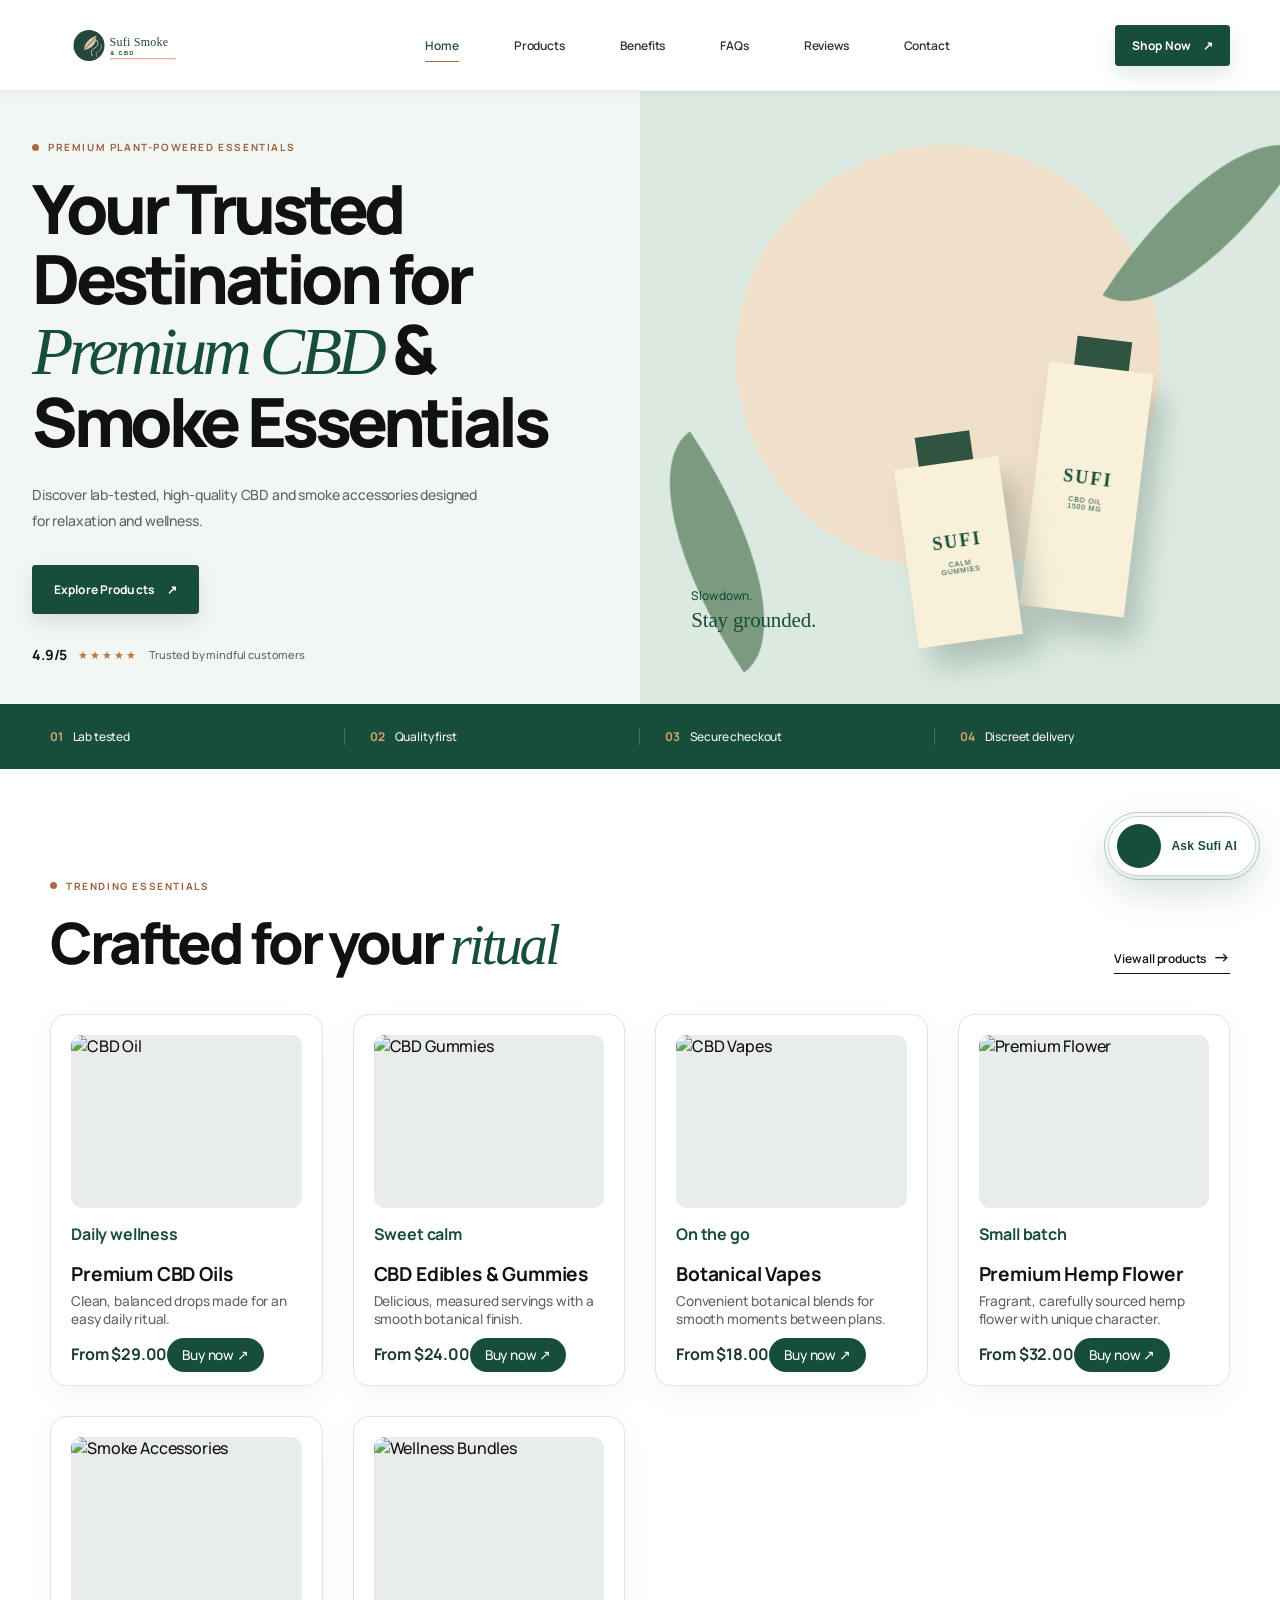
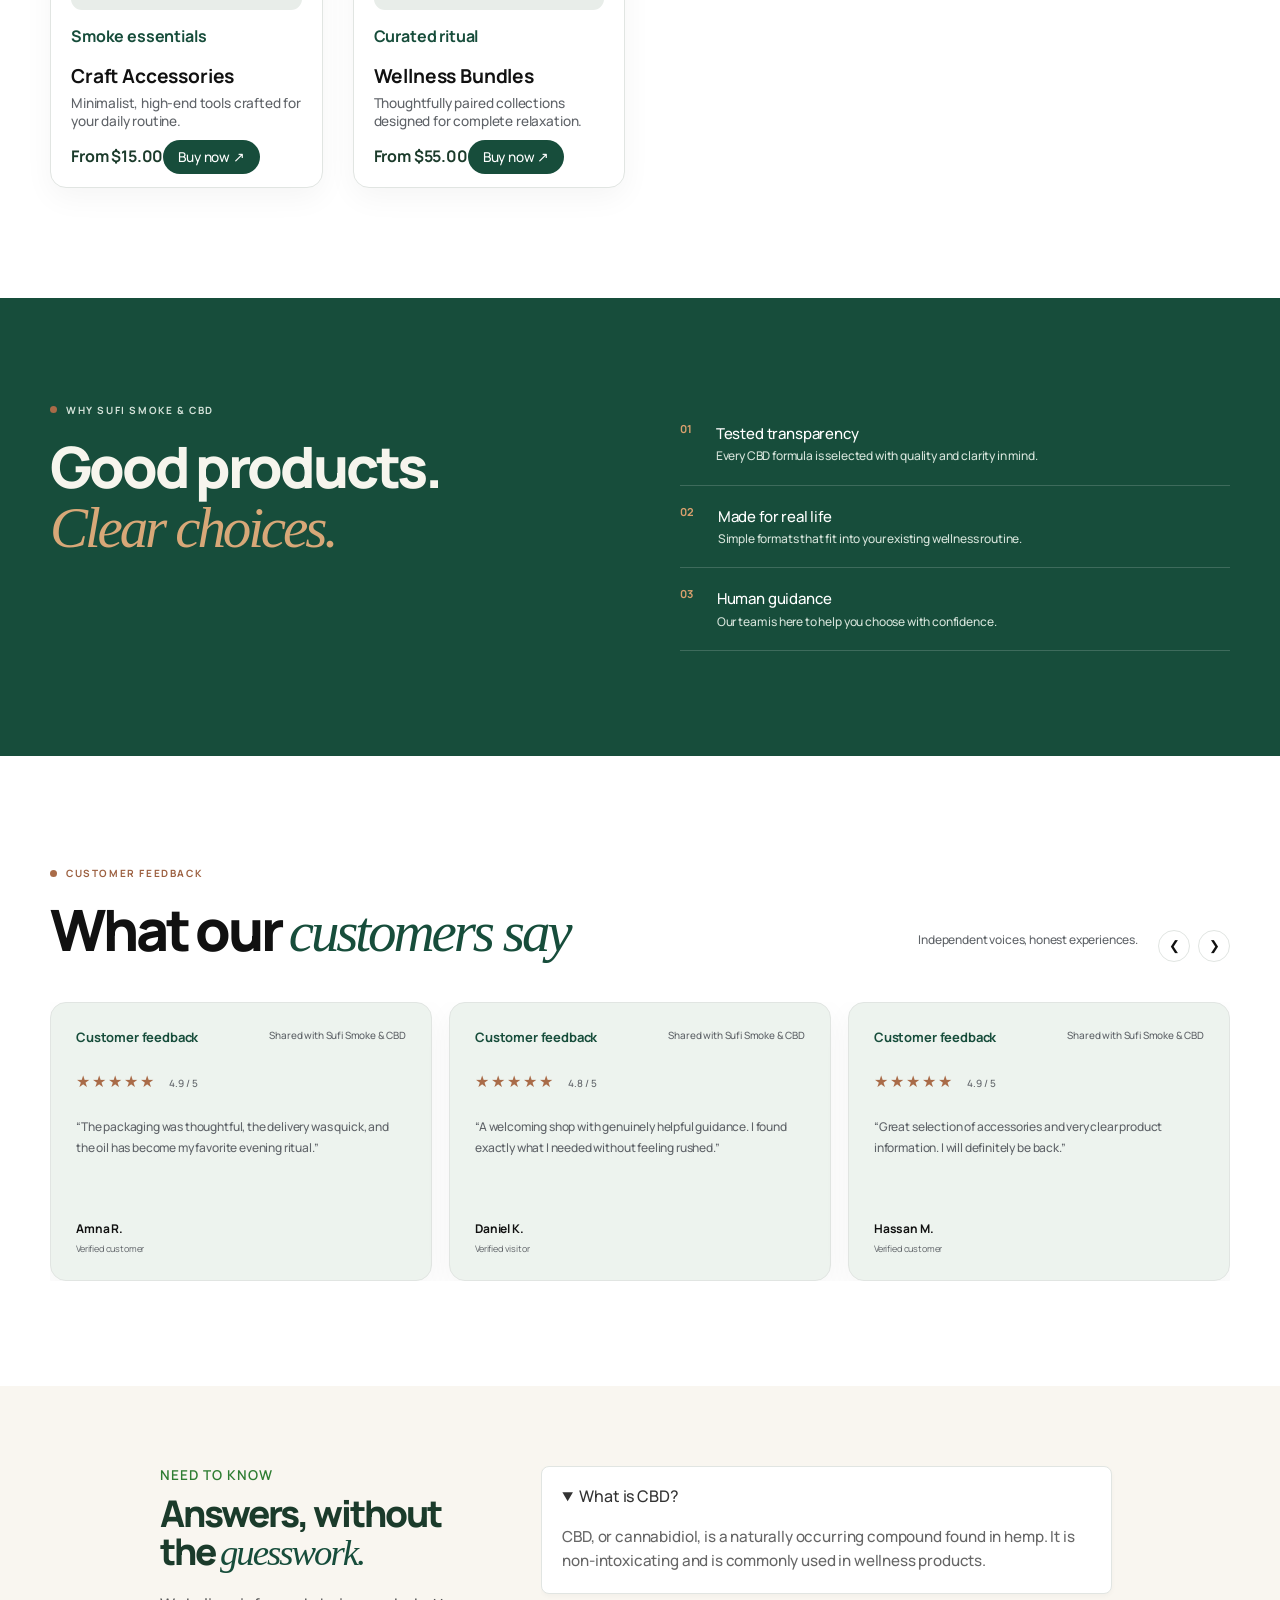
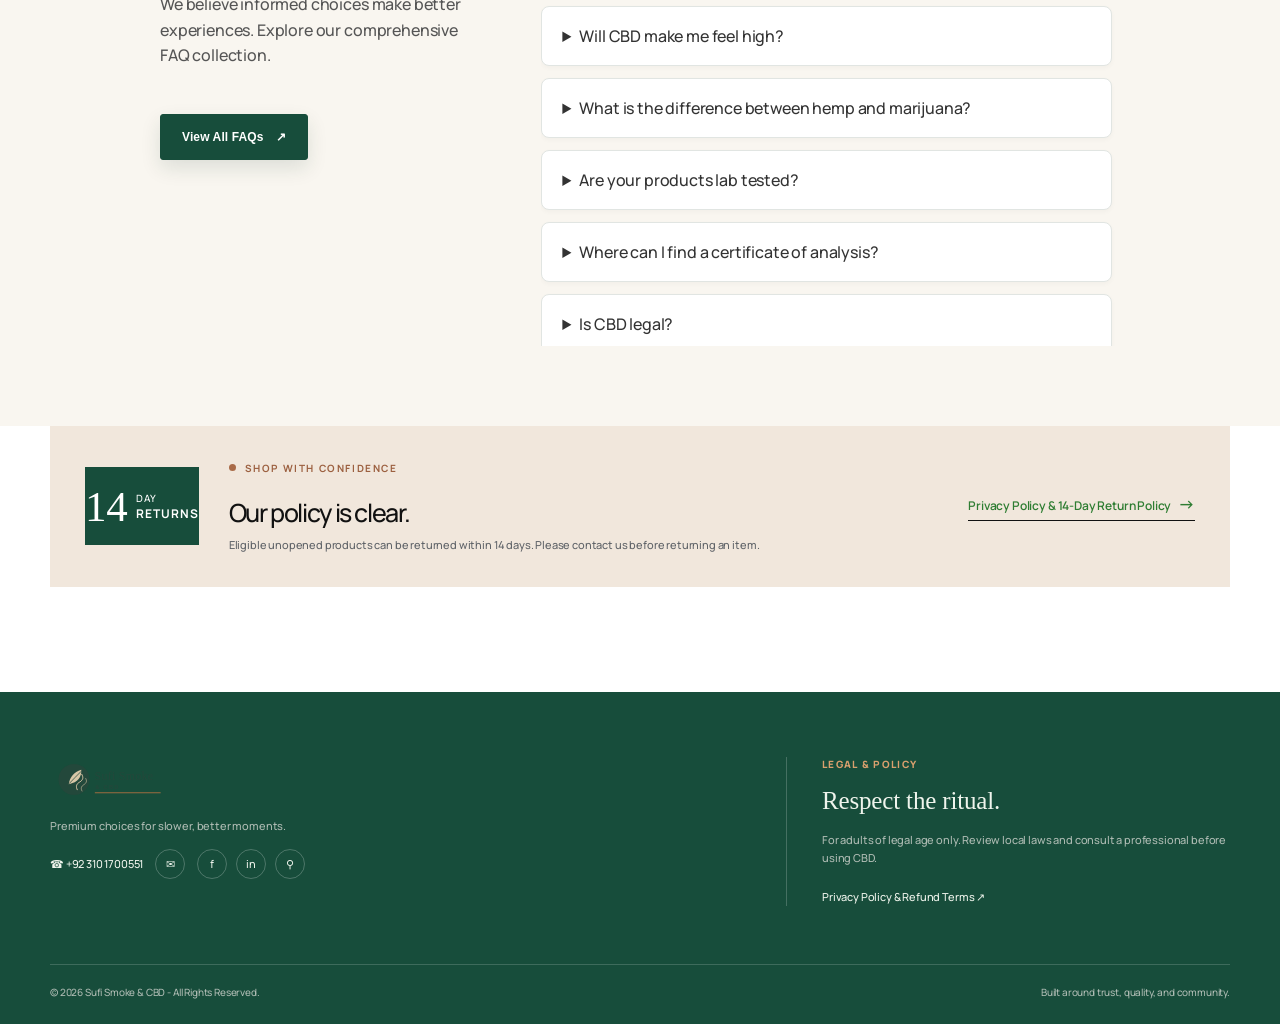
==== commit af583b8d: "Clean unrelated footer and add production polish" ====
--- a/index1.html
+++ b/index1.html
@@ -95,8 +95,6 @@
       <div class="footer-col brand-col"><div class="footer-logo"><img src="logo.svg" alt="Sufi Smoke &amp; CBD" class="site-logo"></div><p>Premium choices for slower, better moments.</p><div class="footer-contacts"><a href="https://wa.me/923101700551" target="_blank" rel="noopener">&#9742; +92 310 1700551</a><a href="mailto:syedfayyazhussain921@gmail.com" title="Email Us" class="footer-icon-link" aria-label="Email us">&#9993;</a><div class="footer-social-icons"><a href="https://www.facebook.com/syed.fayaz.husain.2025" target="_blank" rel="noopener" title="Facebook" aria-label="Facebook">f</a><a href="https://www.linkedin.com/in/syedfayazhusain" target="_blank" rel="noopener" title="LinkedIn" aria-label="LinkedIn">in</a><a href="https://maps.app.goo.gl/8WRPh6EqngQo9nLq8" target="_blank" rel="noopener" title="Location Map" aria-label="Location map">&#9906;</a></div></div></div>
       <div class="footer-col legal-col"><h4>LEGAL &amp; POLICY</h4><h3>Respect the ritual.</h3><p>For adults of legal age only. Review local laws and consult a professional before using CBD.</p><a href="#policyModal" onclick="openPolicyModal(); return false;" class="policy-trigger-link">Privacy Policy &amp; Refund Terms &nearr;</a></div>
     </div>
-    <div class="container footer-secretariat-section"><div class="slider-header-wrap"><h4>Official CBD Secretariat footer links &amp; Resources</h4><div class="slider-nav-btns"><button class="slide-btn" type="button" onclick="moveFooterSlide(-1)" aria-label="Previous footer links">&#10094;</button><button class="slide-btn" type="button" onclick="moveFooterSlide(1)" aria-label="Next footer links">&#10095;</button></div></div><div class="secretariat-links-grid footer-slider-container" id="footerSlider"><div class="sec-col"><h5>Explore</h5><ul><li><a href="#home">Quick Links</a></li><li><a href="#benefits">Access and Benefit-Sharing Clearing-House</a></li><li><a href="#benefits">Biosafety Clearing-House</a></li><li><a href="#benefits">Clearing-House Mechanism</a></li><li><a href="#benefits">Online Reporting Tool</a></li><li><a href="#contact">Contributions</a></li><li><a href="#contact">Country Profiles</a></li><li><a href="#reviews">Meetings and Events</a></li><li><a href="#faqs">National Biodiversity Strategies and Action Plans (NBSAPs)</a></li><li><a href="#contact">National Focal Points</a></li></ul></div><div class="sec-col"><h5>Resources</h5><ul><li><a href="#contact">National Reports</a></li><li><a href="#reviews">News Headlines</a></li><li><a href="#contact">Notifications</a></li><li><a href="#contact">Parties</a></li><li><a href="#products">Publications</a></li><li><a href="#benefits">Topics</a></li><li><a href="#contact">Business</a></li><li><a href="#contact">Women, Youth and other Stakeholders</a></li><li><a href="#benefits">Climate Change</a></li></ul></div><div class="sec-col"><h5>Information</h5><ul><li><a href="#benefits">Poverty Reduction</a></li><li><a href="#benefits">Food</a></li><li><a href="#benefits">Water</a></li><li><a href="#benefits">Indigenous Peoples and Local Communities</a></li><li><a href="#contact">Information</a></li><li><a href="#contact">Contact us</a></li><li><a href="#contact">Employment Opportunities</a></li><li><a href="#contact">Terms of Use</a></li><li><a href="#policyModal" onclick="openPolicyModal(); return false;">Privacy Policy</a></li><li><a href="#contact">Credits</a></li></ul></div></div>
-    <div class="container footer-store-slider footer-secretariat-section"><div class="slider-header-wrap"><h4>Store Navigation &amp; Quick Resources</h4><div class="slider-nav-btns"><button type="button" onclick="moveFooterSlide(-1)" class="slide-btn" aria-label="Previous store links">&#10094;</button><button type="button" onclick="moveFooterSlide(1)" class="slide-btn" aria-label="Next store links">&#10095;</button></div></div><div class="footer-slider-container" id="storeFooterSlider"><div class="footer-slide-card"><h5>Quick Links</h5><ul><li><a href="#home">Home</a></li><li><a href="#products">Our Products</a></li><li><a href="#benefits">CBD Benefits</a></li><li><a href="#faqs" onclick="openFaqModal(); return false;">View All FAQs</a></li><li><a href="#reviews">Customer Reviews</a></li></ul></div><div class="footer-slide-card"><h5>Shop Categories</h5><ul><li><a href="#products">CBD Oils &amp; Tinctures</a></li><li><a href="#products">Gummies &amp; Edibles</a></li><li><a href="#products">Smoke Essentials</a></li><li><a href="#products">Full-Spectrum Items</a></li><li><a href="#products">Special Bundles</a></li></ul></div><div class="footer-slide-card"><h5>Customer Care</h5><ul><li><a href="https://wa.me/923101700551" target="_blank" rel="noopener">WhatsApp Support</a></li><li><a href="mailto:syedfayyazhussain921@gmail.com">Email Assistance</a></li><li><a href="https://maps.app.goo.gl/8WRPh6EqngQo9nLq8" target="_blank" rel="noopener">Store Location Map</a></li><li><a href="#contact">Contact Us</a></li></ul></div><div class="footer-slide-card"><h5>Legal &amp; Safety</h5><ul><li><a href="#policyModal" onclick="openPolicyModal(); return false;">Privacy Policy</a></li><li><a href="#policyModal" onclick="openPolicyModal(); return false;">14-Day Return Policy</a></li><li><a href="#contact">Lab Reports &amp; COA</a></li><li><a href="#contact">Terms of Use</a></li></ul></div><div class="footer-slide-card"><h5>About Sufi Smoke</h5><ul><li><a href="#benefits">Our Story &amp; Mission</a></li><li><a href="#benefits">Quality Pledge</a></li><li><a href="#benefits">Community &amp; Rituals</a></li><li><a href="#contact">Employment &amp; Careers</a></li></ul></div></div></div>
     <div class="container footer-bottom-bar"><p>© 2026 Sufi Smoke &amp; CBD - All Rights Reserved.</p><p>Built around trust, quality, and community.</p></div>
   </footer><div id="faqModal" class="modal-overlay" role="dialog" aria-modal="true" aria-labelledby="faqModalTitle" aria-hidden="true"><div class="modal-content faq-modal-content"><button class="close-btn" type="button" onclick="closeFaqModal()" aria-label="Close FAQ modal">&times;</button><div class="policy-scroll-area"><h2 id="faqModalTitle">Frequently Asked Questions</h2><div class="faq-modal-list"></div></div></div></div>
   <section class="sufi-chatbot" id="sufi-chatbot" aria-label="Sufi AI assistant">
--- a/style.css
+++ b/style.css
@@ -331,6 +331,33 @@
 .sufi-chatbot.sufi-chatbot-dark .sufi-message.user .sufi-bubble { background:linear-gradient(145deg,#d29a74,#b97854); color:#172a23; }
 .sufi-chatbot.sufi-chatbot-dark .sufi-message.user .sufi-bubble:after { border-bottom-color:#b97854; }
 
+/* Final production design system: neutral canvas, deep emerald accents. */
+:root { --ink:#111111; --green:#174d3b; --sage:#dce9e0; --mint:#f2f6f3; --sand:#f1e7dc; --orange:#a96b48; --muted:#5f6368; --line:#e1e5e2; --white:#ffffff; }
+body { background:#fff; color:#111; font-family:Manrope,Poppins,sans-serif; }
+.site-header { background:rgba(255,255,255,.94); border-bottom:1px solid #edf0ee; box-shadow:0 8px 30px rgba(17,17,17,.05); }
+.hero { background:#f3f7f4; }.hero-visual { background:#dce9e0; }.glow { background:#f0dfc9; }
+.standards,.benefit-band,.site-footer { background:#174d3b; }.products-section { background:#fff; }.faq-trigger-section { background:#f7f9f7; }.policy-strip { background:#f1e7dc; }
+.lead,.section-note,.review-card p,.image-product-card > p:not(.product-type),.faq-trigger-section .faq-header-side p { color:#5f6368; }
+.button,.image-product-card .buy-link { background:#174d3b; border-color:#174d3b; }.button:hover { background:#111; border-color:#111; }
+.image-product-card,.review-card { background:#fff; border:1px solid #e1e5e2; box-shadow:0 10px 30px rgba(17,17,17,.045); }
+.image-product-card:hover,.review-card:hover { border-color:#a9c7b5; box-shadow:0 20px 45px rgba(23,77,59,.13); }
+.image-product-art { aspect-ratio:4 / 3; height:auto; }.image-product-art img { object-fit:cover; }
+.image-product-card h3 { color:#111; font-weight:700; }.image-product-card .product-type { color:#174d3b; font-weight:700; }
+.benefit-band .eyebrow,.benefit-list p { color:#d5e3da; }.benefit-list strong { color:#fff; }
+.faq-trigger-section .faq-header-side h2,.faq-list details summary { color:#111; }.faq-list details { border:1px solid #e1e5e2; box-shadow:0 8px 22px rgba(17,17,17,.04); transition:box-shadow .3s,transform .3s; }.faq-list details:hover { box-shadow:0 14px 28px rgba(23,77,59,.1); transform:translateY(-2px); }
+.review-source b { color:#174d3b; }.rating { color:#a96b48; }
+#sufi-chatbot { --sufi-chat-ink:#111; --sufi-chat-muted:#5f6368; --sufi-chat-accent:#174d3b; --sufi-chat-surface:#fff; --sufi-chat-soft:#f3f6f4; --sufi-chat-shadow:0 24px 70px rgba(17,17,17,.18); }
+.sufi-chatbot.sufi-chatbot-dark { --sufi-chat-ink:#f4f7f5; --sufi-chat-muted:#b9c6bf; --sufi-chat-accent:#8fc2a5; --sufi-chat-surface:#192a22; --sufi-chat-soft:#263b30; }
+.sufi-chat-launcher { background:#fff; border:1px solid #c8d8ce; box-shadow:0 14px 38px rgba(23,77,59,.18); color:#174d3b; }.sufi-launcher-icon { background:#174d3b; }.sufi-chatbot.sufi-chatbot-dark .sufi-chat-launcher { background:#20362b; border-color:#557362; color:#f4f7f5; }
+.sufi-chat-header { background:#fff; border-bottom:1px solid #e3e8e4; color:#111; }.sufi-chatbot.sufi-chatbot-dark .sufi-chat-header { background:#192a22; border-bottom-color:#3b5547; color:#f4f7f5; }
+.sufi-chat-header h2 { font-weight:800; }.sufi-message.ai .sufi-bubble { background:#eef5f0; border-color:#cddfd2; color:#172a22; }.sufi-message.user .sufi-bubble { background:#174d3b; }.sufi-send-button { background:#174d3b; }
+.sufi-chat-form { background:#f7f9f7; border-color:#dce5df; }.sufi-chat-form textarea { color:#111; font-weight:600; }.sufi-quick-replies button { border-color:#9fbbaa; color:#174d3b; font-weight:700; }
+.sufi-chatbot.sufi-chatbot-dark .sufi-message.ai .sufi-bubble { background:#263b30; border-color:#4b6856; color:#f4f7f5; }.sufi-chatbot.sufi-chatbot-dark .sufi-send-button { background:#8fc2a5; color:#14251d; }
+.sufi-chat-status { font-weight:600; }
+.sufi-chat-launcher:before { border-color:#79aa8c; }.sufi-online-dot { background:#4d9d69; }
+.faq-list details[open] { animation:faq-open .28s var(--ease-premium); }
+@keyframes faq-open { from { opacity:.7; transform:translateY(-3px); } to { opacity:1; transform:none; } }
+
 @media (max-width:800px) {
   .container { width:calc(100% - 40px); }
   .site-header { padding:10px 20px; }
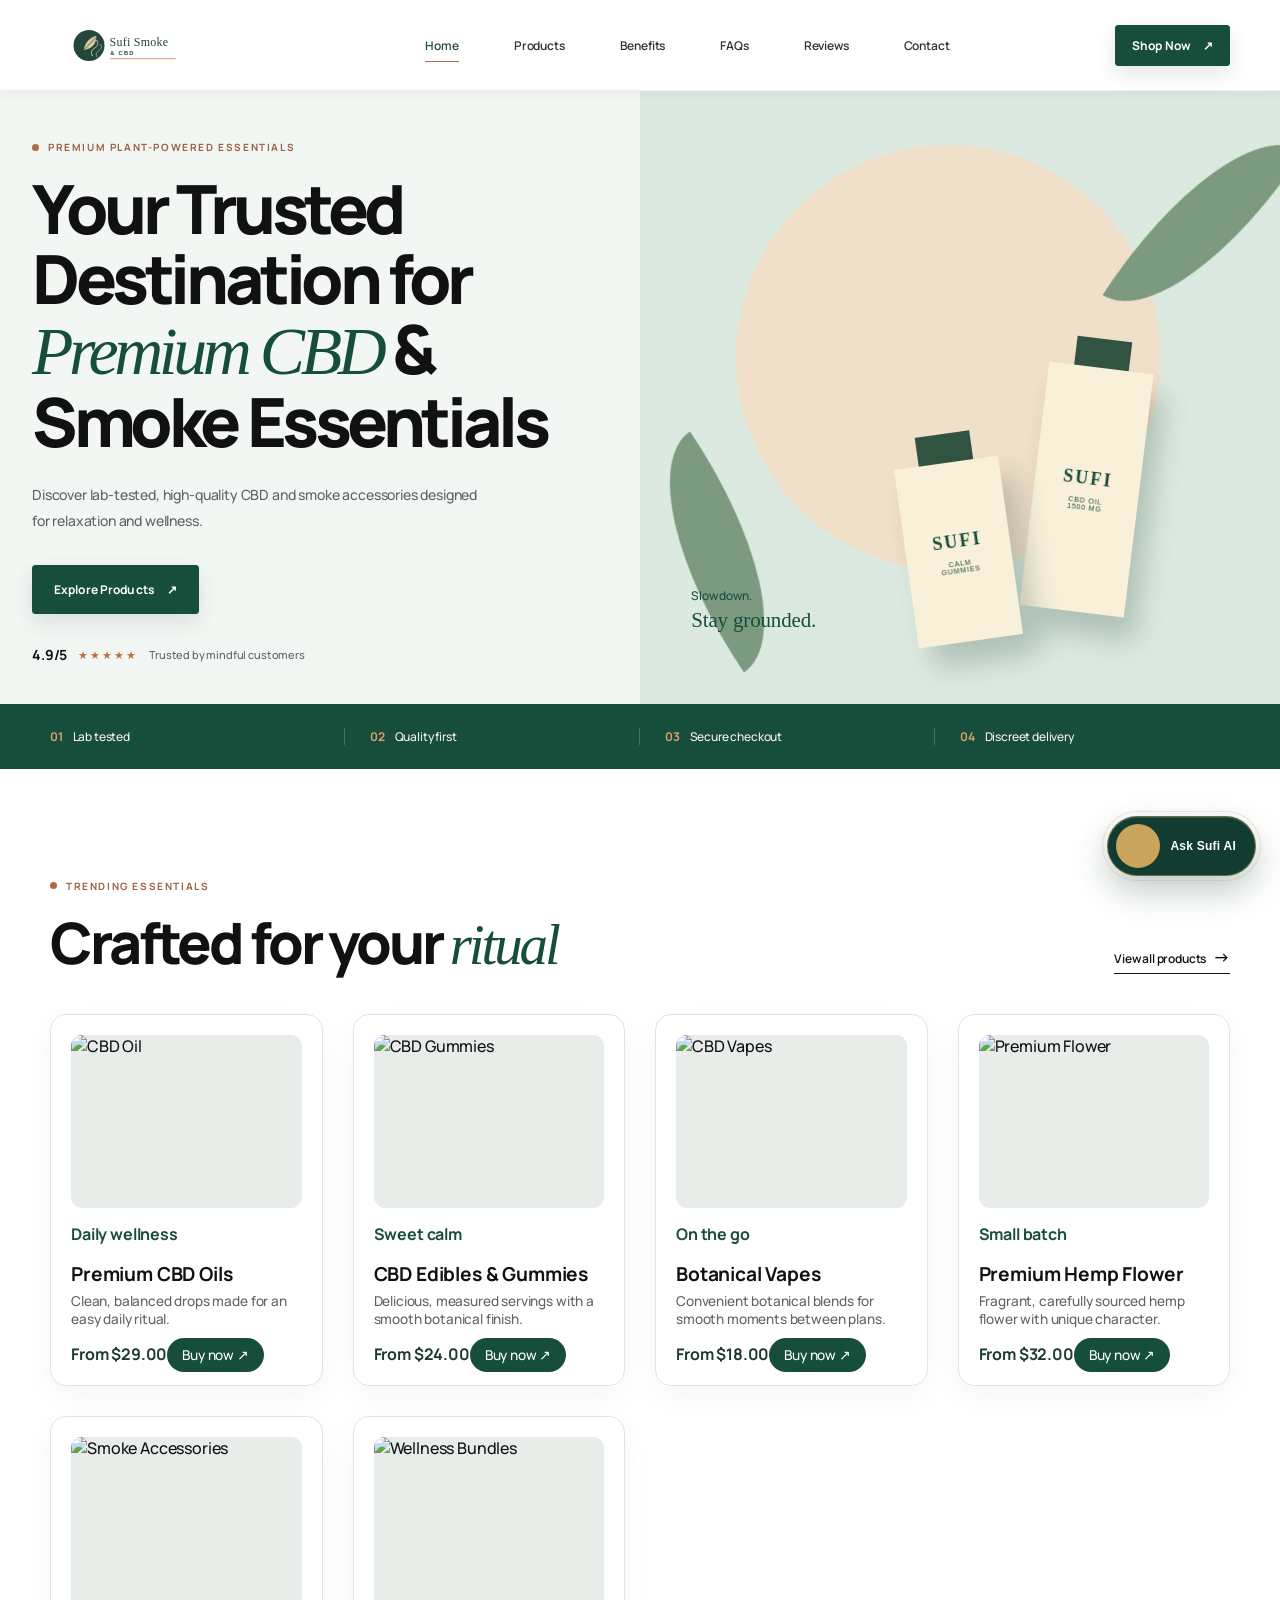
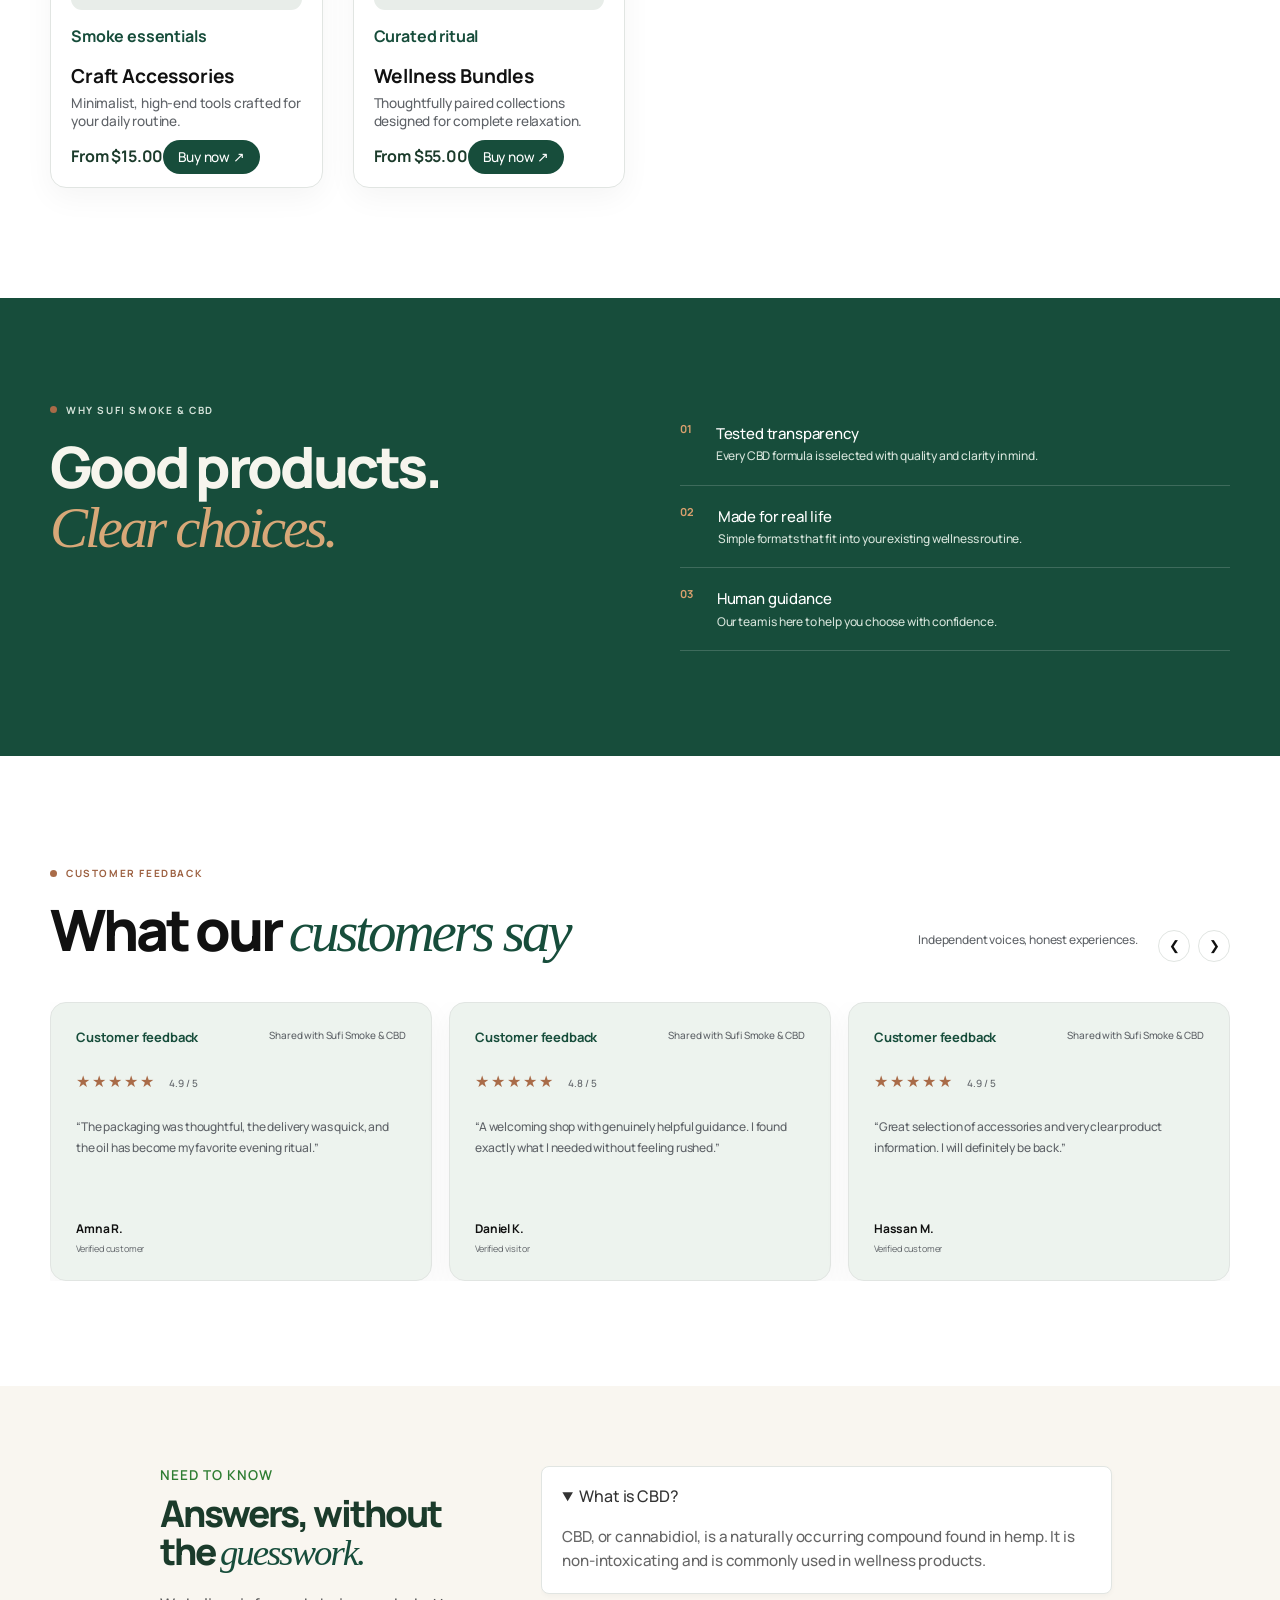
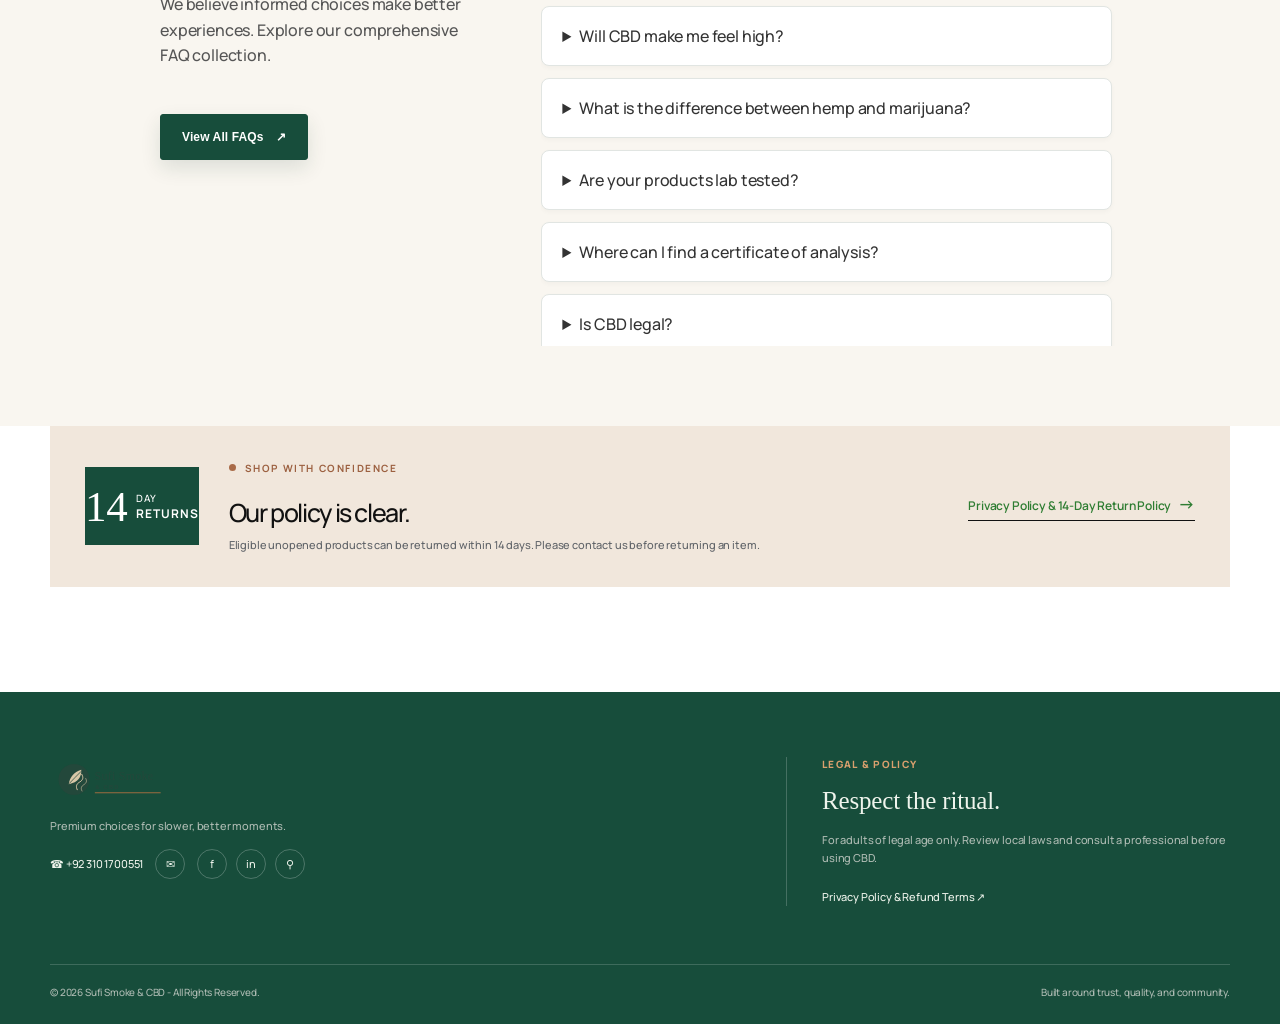
==== commit 533cceae: "Redesign premium Sufi AI chatbot UI" ====
--- a/index1.html
+++ b/index1.html
@@ -9,7 +9,7 @@
   <link rel="preconnect" href="https://fonts.gstatic.com" crossorigin>
   <link href="https://fonts.googleapis.com/css2?family=Manrope:wght@400;500;600;700;800&family=Playfair+Display:ital,wght@0,500;0,600;1,500;1,600&display=swap" rel="stylesheet">
   <link rel="stylesheet" href="https://cdnjs.cloudflare.com/ajax/libs/font-awesome/6.4.0/css/all.min.css">
-  <link rel="stylesheet" href="style.css">
+  <link rel="stylesheet" href="style.css?v=20260906">
 </head>
 <body>
   <header class="site-header"><div class="navbar container">
@@ -98,16 +98,16 @@
     <div class="container footer-bottom-bar"><p>© 2026 Sufi Smoke &amp; CBD - All Rights Reserved.</p><p>Built around trust, quality, and community.</p></div>
   </footer><div id="faqModal" class="modal-overlay" role="dialog" aria-modal="true" aria-labelledby="faqModalTitle" aria-hidden="true"><div class="modal-content faq-modal-content"><button class="close-btn" type="button" onclick="closeFaqModal()" aria-label="Close FAQ modal">&times;</button><div class="policy-scroll-area"><h2 id="faqModalTitle">Frequently Asked Questions</h2><div class="faq-modal-list"></div></div></div></div>
   <section class="sufi-chatbot" id="sufi-chatbot" aria-label="Sufi AI assistant">
-    <button class="sufi-chat-launcher" type="button" aria-expanded="false" aria-controls="sufi-chat-panel" aria-label="Open Sufi AI assistant">
+    <button class="sufi-chat-launcher" type="button" aria-expanded="false" aria-controls="sufi-chat-panel" aria-label="Open Sufi AI assistant" title="Ask Sufi AI">
       <span class="sufi-launcher-icon" aria-hidden="true"><i class="fa-solid fa-sparkles"></i></span><span class="sufi-launcher-label">Ask Sufi AI</span>
     </button>
-    <div class="sufi-chat-panel" id="sufi-chat-panel" role="dialog" aria-modal="false" aria-labelledby="sufi-chat-title" aria-hidden="true">
+    <div class="sufi-chat-panel" id="sufi-chat-panel" role="dialog" aria-modal="true" aria-labelledby="sufi-chat-title" aria-hidden="true">
       <div class="sufi-chat-header"><div class="sufi-chat-identity"><span class="sufi-avatar"><i class="fa-solid fa-leaf" aria-hidden="true"></i></span><div><h2 id="sufi-chat-title">Sufi AI Assistant</h2><p><span class="sufi-online-dot"></span> Online &amp; ready to help</p></div></div><div class="sufi-chat-actions"><button class="sufi-theme-toggle" type="button" aria-label="Use automatic theme" title="Toggle theme"><i class="fa-solid fa-circle-half-stroke" aria-hidden="true"></i></button><button class="sufi-chat-close" type="button" aria-label="Close chat"><i class="fa-solid fa-xmark" aria-hidden="true"></i></button></div></div>
       <div class="sufi-chat-messages" role="log" aria-live="polite" aria-relevant="additions"></div>
       <div class="sufi-chat-status" role="status" aria-live="polite"></div>
       <div class="sufi-chat-composer"><div class="sufi-quick-replies" aria-label="Suggested questions"><button type="button" data-message="Which CBD product is best for a beginner?">Beginner guide</button><button type="button" data-message="How can I choose the right product?">Help me choose</button><button type="button" data-message="Are your products lab tested?">Lab testing</button></div><form class="sufi-chat-form"><label class="sufi-sr-only" for="sufi-chat-input">Message Sufi AI</label><textarea id="sufi-chat-input" rows="1" maxlength="1200" placeholder="Ask about products, quality, or orders..." autocomplete="off"></textarea><button class="sufi-send-button" type="submit" aria-label="Send message"><i class="fa-solid fa-arrow-up" aria-hidden="true"></i></button></form><p class="sufi-chat-disclaimer">AI guidance is informational. For medical advice, consult a qualified professional.</p></div>
     </div>
   </section>
-  <script src="script.js"></script>
+  <script src="script.js?v=20260906"></script>
 </body>
 </html>
--- a/style.css
+++ b/style.css
@@ -358,6 +358,137 @@
 .faq-list details[open] { animation:faq-open .28s var(--ease-premium); }
 @keyframes faq-open { from { opacity:.7; transform:translateY(-3px); } to { opacity:1; transform:none; } }
 
+/* Production chatbot redesign: emerald, gold and warm-white only. */
+#sufi-chatbot {
+	--sufi-emerald:#123c32;
+	--sufi-gold:#c9a45c;
+	--sufi-cream:#fafaf7;
+	--sufi-text:#171a18;
+	--sufi-muted:#66706b;
+	--sufi-border:#dfe5df;
+	--sufi-radius:20px;
+	--sufi-shadow:0 24px 65px rgba(18,60,50,.2);
+	bottom:max(24px, env(safe-area-inset-bottom));
+	color:var(--sufi-text);
+	font-family:Manrope,Poppins,sans-serif;
+	right:max(24px, env(safe-area-inset-right));
+}
+#sufi-chatbot.sufi-chatbot-dark {
+	--sufi-cream:#1b2924;
+	--sufi-text:#f5f7f4;
+	--sufi-muted:#b1bdb7;
+	--sufi-border:#3d5047;
+	--sufi-shadow:0 24px 65px rgba(0,0,0,.42);
+}
+#sufi-chatbot .sufi-chat-launcher {
+	animation:sufi-luxury-breathe 4.6s ease-in-out infinite;
+	background:var(--sufi-emerald);
+	border:1px solid rgba(201,164,92,.48);
+	box-shadow:0 14px 34px rgba(18,60,50,.28), inset 0 1px rgba(255,255,255,.13);
+	color:#fff;
+	min-height:58px;
+	padding-right:19px;
+	transition:transform .2s ease,box-shadow .2s ease;
+}
+#sufi-chatbot .sufi-chat-launcher:before {
+	animation:sufi-luxury-ring 3.8s ease-in-out infinite;
+	border:1px solid rgba(201,164,92,.65);
+	inset:-6px;
+	opacity:.45;
+}
+#sufi-chatbot .sufi-chat-launcher:hover {
+	box-shadow:0 18px 42px rgba(18,60,50,.36),0 0 0 1px rgba(201,164,92,.5);
+	transform:translateY(-2px) scale(1.025);
+}
+#sufi-chatbot .sufi-chat-launcher:active { transform:translateY(1px) scale(.975); }
+#sufi-chatbot .sufi-launcher-icon { background:var(--sufi-gold); color:var(--sufi-emerald); }
+#sufi-chatbot .sufi-launcher-label { font-size:12px; font-weight:800; }
+#sufi-chatbot .sufi-chat-panel {
+	background:var(--sufi-cream);
+	border:1px solid var(--sufi-border);
+	border-radius:var(--sufi-radius);
+	box-shadow:var(--sufi-shadow);
+	height:min(640px,calc(100svh - 112px));
+	overflow:hidden;
+	overscroll-behavior:contain;
+	transform:translateY(14px) scale(.96);
+	transition:opacity .22s ease,transform .28s cubic-bezier(.22,1,.36,1),visibility .22s;
+	width:min(410px,calc(100vw - 48px));
+}
+#sufi-chatbot.is-open .sufi-chat-panel { transform:translateY(0) scale(1); }
+#sufi-chatbot .sufi-chat-header {
+	background:var(--sufi-emerald);
+	border:0;
+	color:#fff;
+	min-height:76px;
+	padding:17px 17px 16px;
+}
+#sufi-chatbot .sufi-avatar { background:var(--sufi-gold); color:var(--sufi-emerald); height:42px; width:42px; }
+#sufi-chatbot .sufi-chat-header h2 { font-size:15px; font-weight:800; letter-spacing:-.02em; }
+#sufi-chatbot .sufi-chat-header p { color:#d5e6dc; font-size:10px; font-weight:600; }
+#sufi-chatbot .sufi-online-dot { background:var(--sufi-gold); box-shadow:0 0 0 3px rgba(201,164,92,.16); }
+#sufi-chatbot .sufi-chat-actions button { color:#dce9e1; transition:background .18s,transform .18s; }
+#sufi-chatbot .sufi-chat-actions button:hover { background:rgba(255,255,255,.12); transform:scale(1.06); }
+#sufi-chatbot .sufi-chat-messages {
+	background:var(--sufi-cream);
+	gap:14px;
+	min-height:0;
+	overscroll-behavior:contain;
+	padding:18px 16px;
+	scrollbar-color:rgba(18,60,50,.3) transparent;
+}
+#sufi-chatbot .sufi-message { animation:sufi-message-enter .28s cubic-bezier(.22,1,.36,1) both; max-width:86%; min-width:0; }
+#sufi-chatbot .sufi-bubble { border-radius:15px; font-size:12px; font-weight:500; line-height:1.65; max-width:100%; overflow-wrap:anywhere; padding:11px 13px; white-space:pre-wrap; word-break:break-word; }
+#sufi-chatbot .sufi-message.ai .sufi-bubble {
+	background:#f1f3ee;
+	border:1px solid #d6dfd5;
+	border-left:3px solid var(--sufi-gold);
+	border-radius:15px 15px 15px 5px;
+	box-shadow:0 5px 16px rgba(18,60,50,.06);
+	color:var(--sufi-text);
+}
+#sufi-chatbot .sufi-message.user .sufi-bubble {
+	background:var(--sufi-emerald);
+	border:1px solid var(--sufi-emerald);
+	border-radius:15px 15px 5px 15px;
+	box-shadow:0 6px 14px rgba(18,60,50,.16);
+	color:#fff;
+	font-weight:600;
+}
+#sufi-chatbot .sufi-typing { align-items:center; background:#f1f3ee; border:1px solid #d6dfd5; border-left:3px solid var(--sufi-gold); border-radius:15px 15px 15px 5px; display:flex; gap:5px; padding:13px 15px; }
+#sufi-chatbot .sufi-typing span { animation:sufi-dot 1.15s ease-in-out infinite; background:var(--sufi-emerald); height:5px; width:5px; }
+#sufi-chatbot .sufi-chat-status { color:#9a4b3d; font-size:10px; padding:0 17px; }
+#sufi-chatbot .sufi-chat-composer { background:var(--sufi-cream); border-top:1px solid var(--sufi-border); padding:11px 13px max(11px,env(safe-area-inset-bottom)); }
+#sufi-chatbot .sufi-quick-replies { gap:7px; margin-bottom:10px; padding-bottom:1px; }
+#sufi-chatbot .sufi-quick-replies button { background:transparent; border:1px solid rgba(18,60,50,.32); color:var(--sufi-emerald); font-size:10px; font-weight:700; padding:7px 10px; transition:background .18s,transform .18s,border-color .18s; }
+#sufi-chatbot .sufi-quick-replies button:hover { background:rgba(201,164,92,.13); border-color:var(--sufi-gold); transform:translateY(-1px); }
+#sufi-chatbot .sufi-chat-form { background:#fff; border:1px solid #cfdad2; border-radius:15px; box-shadow:0 4px 12px rgba(18,60,50,.04); padding:6px; transition:border-color .2s,box-shadow .2s; }
+#sufi-chatbot .sufi-chat-form:focus-within { border-color:var(--sufi-emerald); box-shadow:0 0 0 3px rgba(18,60,50,.1); }
+#sufi-chatbot .sufi-chat-form textarea { color:var(--sufi-text); font:600 12px/1.5 Manrope,Poppins,sans-serif; max-height:96px; min-height:34px; }
+#sufi-chatbot .sufi-send-button { background:var(--sufi-emerald); border:1px solid var(--sufi-emerald); border-radius:11px; color:var(--sufi-gold); flex-basis:36px; height:36px; transition:background .18s,transform .18s,box-shadow .18s; }
+#sufi-chatbot .sufi-send-button:hover { background:#1b5a48; box-shadow:0 5px 12px rgba(18,60,50,.2); transform:translateY(-2px); }
+#sufi-chatbot .sufi-send-button:active { transform:translateY(1px) scale(.94); }
+#sufi-chatbot .sufi-chat-disclaimer { color:var(--sufi-muted); font-size:8px; line-height:1.4; }
+#sufi-chatbot.sufi-chatbot-dark .sufi-chat-messages,#sufi-chatbot.sufi-chatbot-dark .sufi-chat-composer { background:var(--sufi-cream); }
+#sufi-chatbot.sufi-chatbot-dark .sufi-message.ai .sufi-bubble,#sufi-chatbot.sufi-chatbot-dark .sufi-typing { background:#263a31; border-color:#40594c; color:#f5f7f4; }
+#sufi-chatbot.sufi-chatbot-dark .sufi-chat-form { background:#22362c; border-color:#4a6354; }
+#sufi-chatbot.sufi-chatbot-dark .sufi-chat-form textarea { color:#f5f7f4; }
+#sufi-chatbot.sufi-chatbot-dark .sufi-quick-replies button { border-color:#6c8d77; color:#d8b978; }
+@keyframes sufi-luxury-breathe { 0%,100% { box-shadow:0 14px 34px rgba(18,60,50,.28),inset 0 1px rgba(255,255,255,.13); } 50% { box-shadow:0 17px 38px rgba(18,60,50,.34),inset 0 1px rgba(255,255,255,.18); } }
+@keyframes sufi-luxury-ring { 0%,100% { opacity:.25; transform:scale(.99); } 50% { opacity:.58; transform:scale(1.025); } }
+@keyframes sufi-message-enter { from { opacity:0; transform:translateY(6px); } to { opacity:1; transform:none; } }
+@keyframes sufi-dot { 0%,60%,100% { opacity:.3; transform:translateY(0); } 30% { opacity:1; transform:translateY(-3px); } }
+@media (max-width:600px) {
+	#sufi-chatbot { bottom:max(12px,env(safe-area-inset-bottom)); right:max(12px,env(safe-area-inset-right)); }
+	#sufi-chatbot .sufi-chat-panel { bottom:70px; height:min(620px,calc(100svh - 92px)); max-height:calc(100svh - 92px); width:calc(100vw - 24px); }
+	#sufi-chatbot .sufi-chat-launcher { min-height:56px; padding:6px; }
+	#sufi-chatbot .sufi-launcher-label { display:none; }
+}
+@media (prefers-reduced-motion:reduce) {
+	#sufi-chatbot .sufi-chat-launcher,#sufi-chatbot .sufi-chat-launcher:before,#sufi-chatbot .sufi-message,#sufi-chatbot .sufi-typing span { animation:none; }
+	#sufi-chatbot .sufi-chat-panel,#sufi-chatbot .sufi-chat-launcher,#sufi-chatbot .sufi-send-button { transition:none; }
+}
+
 @media (max-width:800px) {
   .container { width:calc(100% - 40px); }
   .site-header { padding:10px 20px; }
